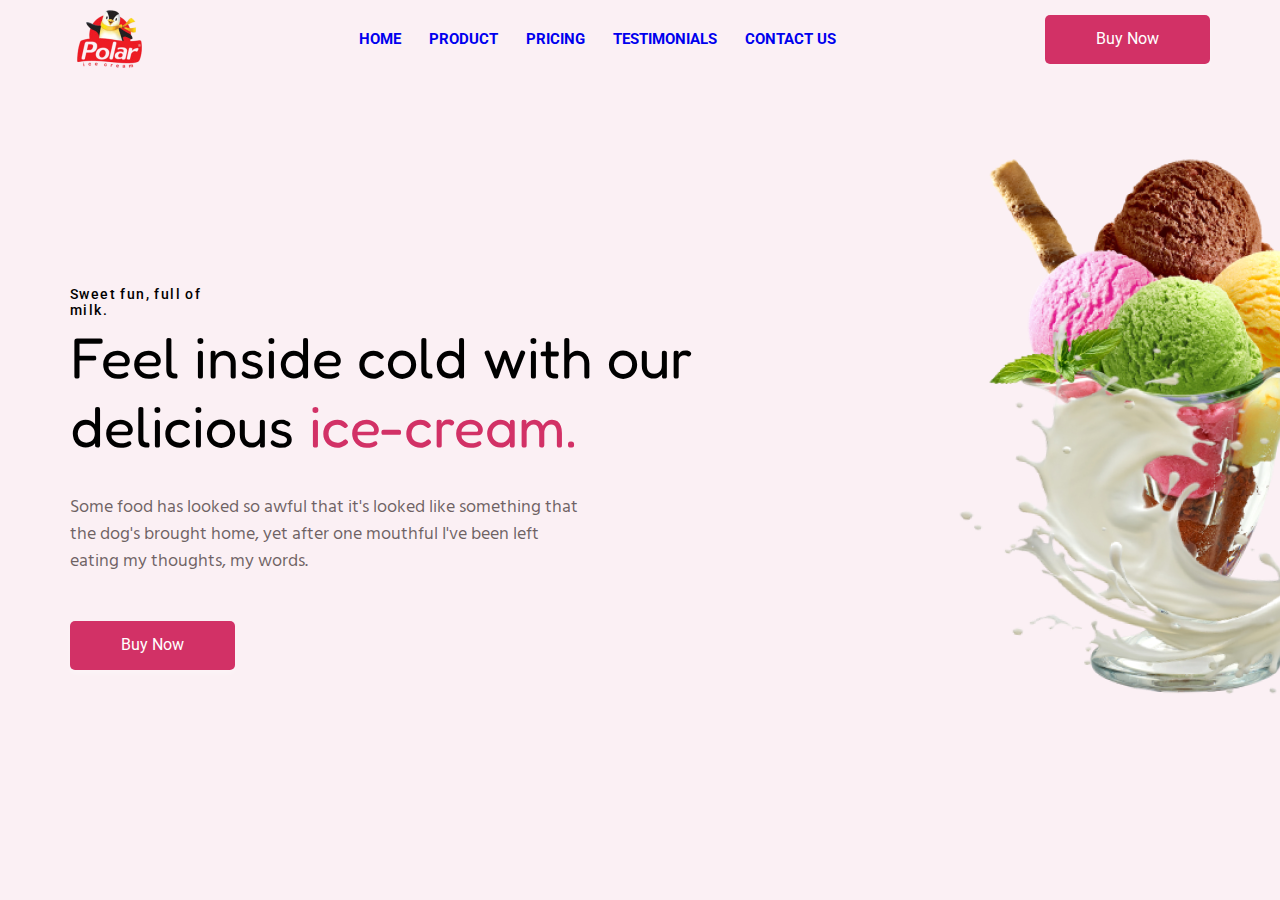
==== index.html @ 74f5603c "сделал почти" ====
<!DOCTYPE html>
<html lang="en">

<head>
    <meta charset="UTF-8">
    <meta http-equiv="X-UA-Compatible" content="IE=edge">
    <meta name="viewport" content="width=, initial-scale=1.0">
    <link rel="preconnect" href="https://fonts.googleapis.com">
    <link rel="preconnect" href="https://fonts.gstatic.com" crossorigin>
    <link href="https://fonts.googleapis.com/css2?family=Fredoka+One&display=swap" rel="stylesheet">
    <link rel="preconnect" href="https://fonts.googleapis.com">
    <link rel="preconnect" href="https://fonts.gstatic.com" crossorigin>
    <link href="https://fonts.googleapis.com/css2?family=Hind+Madurai:wght@400;700&display=swap" rel="stylesheet">
    <link rel="preconnect" href="https://fonts.googleapis.com">
    <link rel="preconnect" href="https://fonts.gstatic.com" crossorigin>
    <link href="https://fonts.googleapis.com/css2?family=Roboto:wght@400;700&display=swap" rel="stylesheet">
    <link rel="stylesheet" href="css/normalize.css">
    <link rel="stylesheet" href="css/style.css">
    <title>ice cream</title>
</head>

<body>
    <div class="wrapper">
        <section class="hero">
            <div class="container">
                <header class="header">
                    <a href="#!" class="logo">
                        <img src="img/images-removebg-preview 1.png" alt="logo" class="logo__pic">
                    </a>
                    <nav class="nav">
                        <ul class="nav__list">
                            <li class="nav__item">
                                <a href="#!" class="nav__link">Home</a>
                            </li>
                            <li class="nav__item">
                                <a href="#!" class="nav__link">Product</a>
                            </li>
                            <li class="nav__item">
                                <a href="#!" class="nav__link">Pricing</a>
                            </li>
                            <li class="nav__item">
                                <a href="#!" class="nav__link">Testimonials</a>
                            </li>
                            <li class="nav__item">
                                <a href="#!" class="nav__link">Contact Us</a>
                            </li>
                        </ul>
                    </nav>
                    <button class="btn">Buy Now</button>
                </header>
                <div class="hero__content">
                    <div class="hero__info">
                        <div class="hero__headline">Sweet fun, full of milk.</div>
                        <h1 class="title">Feel inside cold with our delicious <span
                                class="title__element">ice-cream.</span></h1>
                        <div class="hero__desc">Some food has looked so awful that it's looked like something that <br>
                            the dog's brought home, yet after one mouthful I've been left <br>
                            eating my thoughts, my words.
                        </div>
                    </div>
                    <button class="btn">Buy Now</button>
                    <img src="img/eep88j2SDJ-removebg-preview 1.png" alt="ice cream" class="hero__img-cream">
                    <img src="img/UaNIa1ewNn-removebg-preview 1.png" alt="ice cream" class="hero__img-milk">
                </div>
            </div>
        </section>

    </div>
</body>

</html>
---- css/style.css ----
* {
    box-sizing: border-box;
}

html,
body {
    height: 100%;
}

body {
    font-family: 'Roboto';
    font-style: normal;
}

.wrapper {
    min-height: 100%;
}

.hero {
    background-color: rgba(242, 206, 218, 0.3);
    height: 100vh;
}

ul {
    margin: 0;
    padding: 0;
}

ul>li {
    list-style: none;
}

a {
    text-decoration: none;
    text-transform: uppercase;
}

h1,
h1,
h3,
h4,
h5,
h6 {
    margin: 0;
}

img {
    max-width: 100%;
}

.container {
    max-width: 1140px;
    margin: 0 auto;
}

.header {
    display: flex;
    align-items: center;
    justify-content: space-between;
    margin-bottom: 207px;
}

.logo {
    width: 79px;
    height: 79px;
}

.nav__list {
    display: flex;
}

.nav__item {
    margin-right: 28px;
}

.nav__item:last-child {
    margin-right: 0;
}

.nav__link {
    font-family: 'Roboto';
    font-style: normal;
    font-weight: 700;
    font-size: 15px;
    line-height: 18px;
}

.nav__link:first-child {
    /*color: #D23166;*/
}

.btn {
    color: white;
    background-color: #D23166;
    border: 0px solid #000000;
    box-shadow: 0px 4px 4px rgba(255, 255, 255, 0.25);
    border-radius: 5px;
    height: 49px;
    width: 165px;
    padding: 15px 36px;
}

.hero__content {}

.hero__info {}

.hero__headline {
    font-family: 'Roboto';
    width: 172px;
    height: 16px;
    left: 254px;
    top: 285px;
    font-weight: 500;
    font-size: 14px;
    line-height: 16px;
    letter-spacing: 0.1em;
    margin-bottom: 21px;
}

.title {
    font-family: 'Fredoka One';
    font-style: normal;
    width: 665px;
    height: 130px;
    left: 254px;
    top: 307px;
    font-weight: 400;
    font-size: 57.33px;
    line-height: 120.5%;
    margin-bottom: 40px;
}

.title__element {
    color: #D23166;
}

.hero__desc {
    margin-bottom: 50px;
    width: 523px;
    height: 78px;
    left: 254px;
    top: 472px;
    font-weight: 400;
    font-size: 18px;
    line-height: 150%;
    color: rgba(15, 1, 1, 0.6);
    font-family: 'Hind Madurai';
}

.btn {}

.hero__img-cream {
    position: absolute;
    width: 597px;
    height: 597px;
    left: 889px;
    top: 126px;
}

.hero__img-milk {
    position: absolute;
    width: 851.86px;
    height: 548.1px;
    left: 785.8px;
    top: 251px;
    transform: rotate(4.79deg);
}
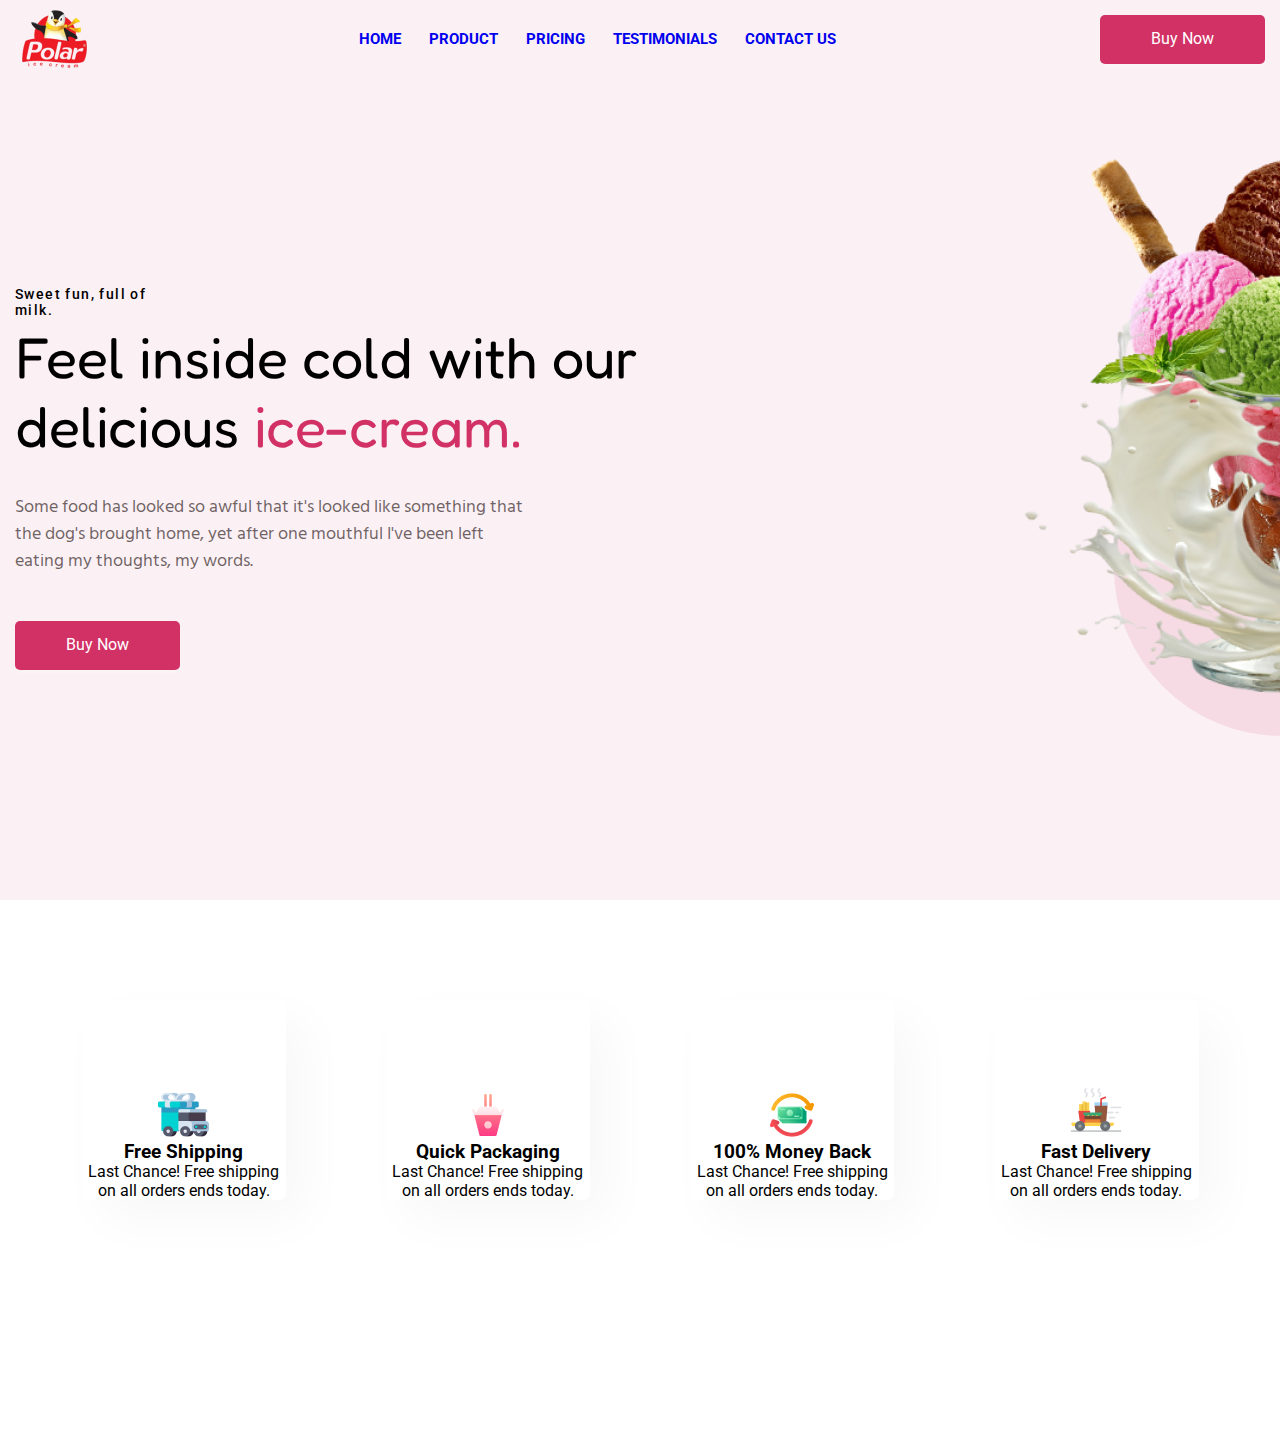
==== commit 51dfba43: "сделал 2 часть" ====
--- a/index.html
+++ b/index.html
@@ -7,13 +7,9 @@
     <meta name="viewport" content="width=, initial-scale=1.0">
     <link rel="preconnect" href="https://fonts.googleapis.com">
     <link rel="preconnect" href="https://fonts.gstatic.com" crossorigin>
-    <link href="https://fonts.googleapis.com/css2?family=Fredoka+One&display=swap" rel="stylesheet">
-    <link rel="preconnect" href="https://fonts.googleapis.com">
-    <link rel="preconnect" href="https://fonts.gstatic.com" crossorigin>
-    <link href="https://fonts.googleapis.com/css2?family=Hind+Madurai:wght@400;700&display=swap" rel="stylesheet">
-    <link rel="preconnect" href="https://fonts.googleapis.com">
-    <link rel="preconnect" href="https://fonts.gstatic.com" crossorigin>
-    <link href="https://fonts.googleapis.com/css2?family=Roboto:wght@400;700&display=swap" rel="stylesheet">
+    <link
+        href="https://fonts.googleapis.com/css2?family=Fredoka+One&family=Hind+Madurai:wght@400;600;700&family=Roboto:wght@400;700&display=swap"
+        rel="stylesheet">
     <link rel="stylesheet" href="css/normalize.css">
     <link rel="stylesheet" href="css/style.css">
     <title>ice cream</title>
@@ -57,14 +53,63 @@
                             the dog's brought home, yet after one mouthful I've been left <br>
                             eating my thoughts, my words.
                         </div>
+                        <button class="btn">Buy Now</button>
                     </div>
-                    <button class="btn">Buy Now</button>
-                    <img src="img/eep88j2SDJ-removebg-preview 1.png" alt="ice cream" class="hero__img-cream">
-                    <img src="img/UaNIa1ewNn-removebg-preview 1.png" alt="ice cream" class="hero__img-milk">
+                    <div class="hero_img-content">
+                        <div class="around">
+                        </div>
+                        <img src="img/eep88j2SDJ-removebg-preview 1.png" alt="ice cream" class="hero__img-cream">
+                        <img src="img/UaNIa1ewNn-removebg-preview 1.png" alt="ice cream" class="hero__img-milk">
+                    </div>
                 </div>
             </div>
         </section>
-
+        <section class="offers">
+            <div class="container container2">
+                <ul class="offers__list">
+                    <li class="offers__item">
+                        <div class="offers__img-wrap">
+                            <img src="img/Group (1).png" alt="" class="food__img">
+                        </div>
+                        <h3 class="offers__dish-title">Free Shipping</h3>
+                        <div class="offers__dish-desc">
+                            Last Chance! Free shipping on all
+                            orders ends today.
+                        </div>
+                    </li>
+                    <li class="offers__item">
+                        <div class="offers__img-wrap">
+                            <img src="img/Group (2).png" alt="" class="food__img">
+                        </div>
+                        <h3 class="offers__dish-title">Quick Packaging</h3>
+                        <div class="offers__dish-desc">
+                            Last Chance! Free shipping on all
+                            orders ends today.
+                        </div>
+                    </li>
+                    <li class="offers__item">
+                        <div class="offers__img-wrap">
+                            <img src="img/cash-back 1.png" alt="" class="food__img">
+                        </div>
+                        <h3 class="offers__dish-title">100% Money Back</h3>
+                        <div class="offers__dish-desc">
+                            Last Chance! Free shipping on all
+                            orders ends today.
+                        </div>
+                    </li>
+                    <li class="offers__item">
+                        <div class="offers__img-wrap">
+                            <img src="img/fast-delivery 1.png" alt="" class="food__img">
+                        </div>
+                        <h3 class="offers__dish-title">Fast Delivery</h3>
+                        <div class="offers__dish-desc">
+                            Last Chance! Free shipping on all
+                            orders ends today.
+                        </div>
+                    </li>
+                </ul>
+            </div>
+        </section>
     </div>
 </body>
 
--- a/css/style.css
+++ b/css/style.css
@@ -49,7 +49,7 @@
 }
 
 .container {
-    max-width: 1140px;
+    max-width: 1250px;
     margin: 0 auto;
 }
 
@@ -83,10 +83,6 @@
     font-weight: 700;
     font-size: 15px;
     line-height: 18px;
-}
-
-.nav__link:first-child {
-    /*color: #D23166;*/
 }
 
 .btn {
@@ -147,13 +143,22 @@
     font-family: 'Hind Madurai';
 }
 
-.btn {}
+
+.around {
+    width: 336px;
+    height: 336px;
+    background-color: rgba(242, 206, 218, 0.611);
+    border-radius: 50%;
+    position: absolute;
+    left: 1113.8px;
+    top: 400px;
+}
 
 .hero__img-cream {
     position: absolute;
     width: 597px;
     height: 597px;
-    left: 889px;
+    left: 990px;
     top: 126px;
 }
 
@@ -161,7 +166,56 @@
     position: absolute;
     width: 851.86px;
     height: 548.1px;
-    left: 785.8px;
+    left: 850.8px;
     top: 251px;
     transform: rotate(4.79deg);
+}
+
+.offers {
+    width: 1117px;
+    height: 430px;
+    margin: auto;
+}
+
+
+
+.offers__list {
+    display: flex;
+    margin-top: 100px;
+}
+
+
+.offers__item {
+    display: flex;
+    flex-direction: column;
+    justify-content: center;
+    width: 250px;
+    height: 200px;
+    left: 252px;
+    top: 962px;
+    box-shadow: 20px 20px 50px rgba(0, 0, 0, 0.03);
+    border-radius: 7px;
+    margin-right: 100px;
+}
+
+.offers__item:last-child {
+    margin-right: 0;
+}
+
+.offers__img-wrap {
+    margin: auto;
+    margin-bottom: 0;
+}
+
+.offers__dish-title {
+    margin: auto;
+    margin-bottom: 0;
+    margin-top: 0;
+}
+
+.offers__dish-desc {
+    margin: auto;
+    margin-bottom: 0;
+    margin-top: 0;
+    text-align: center;
 }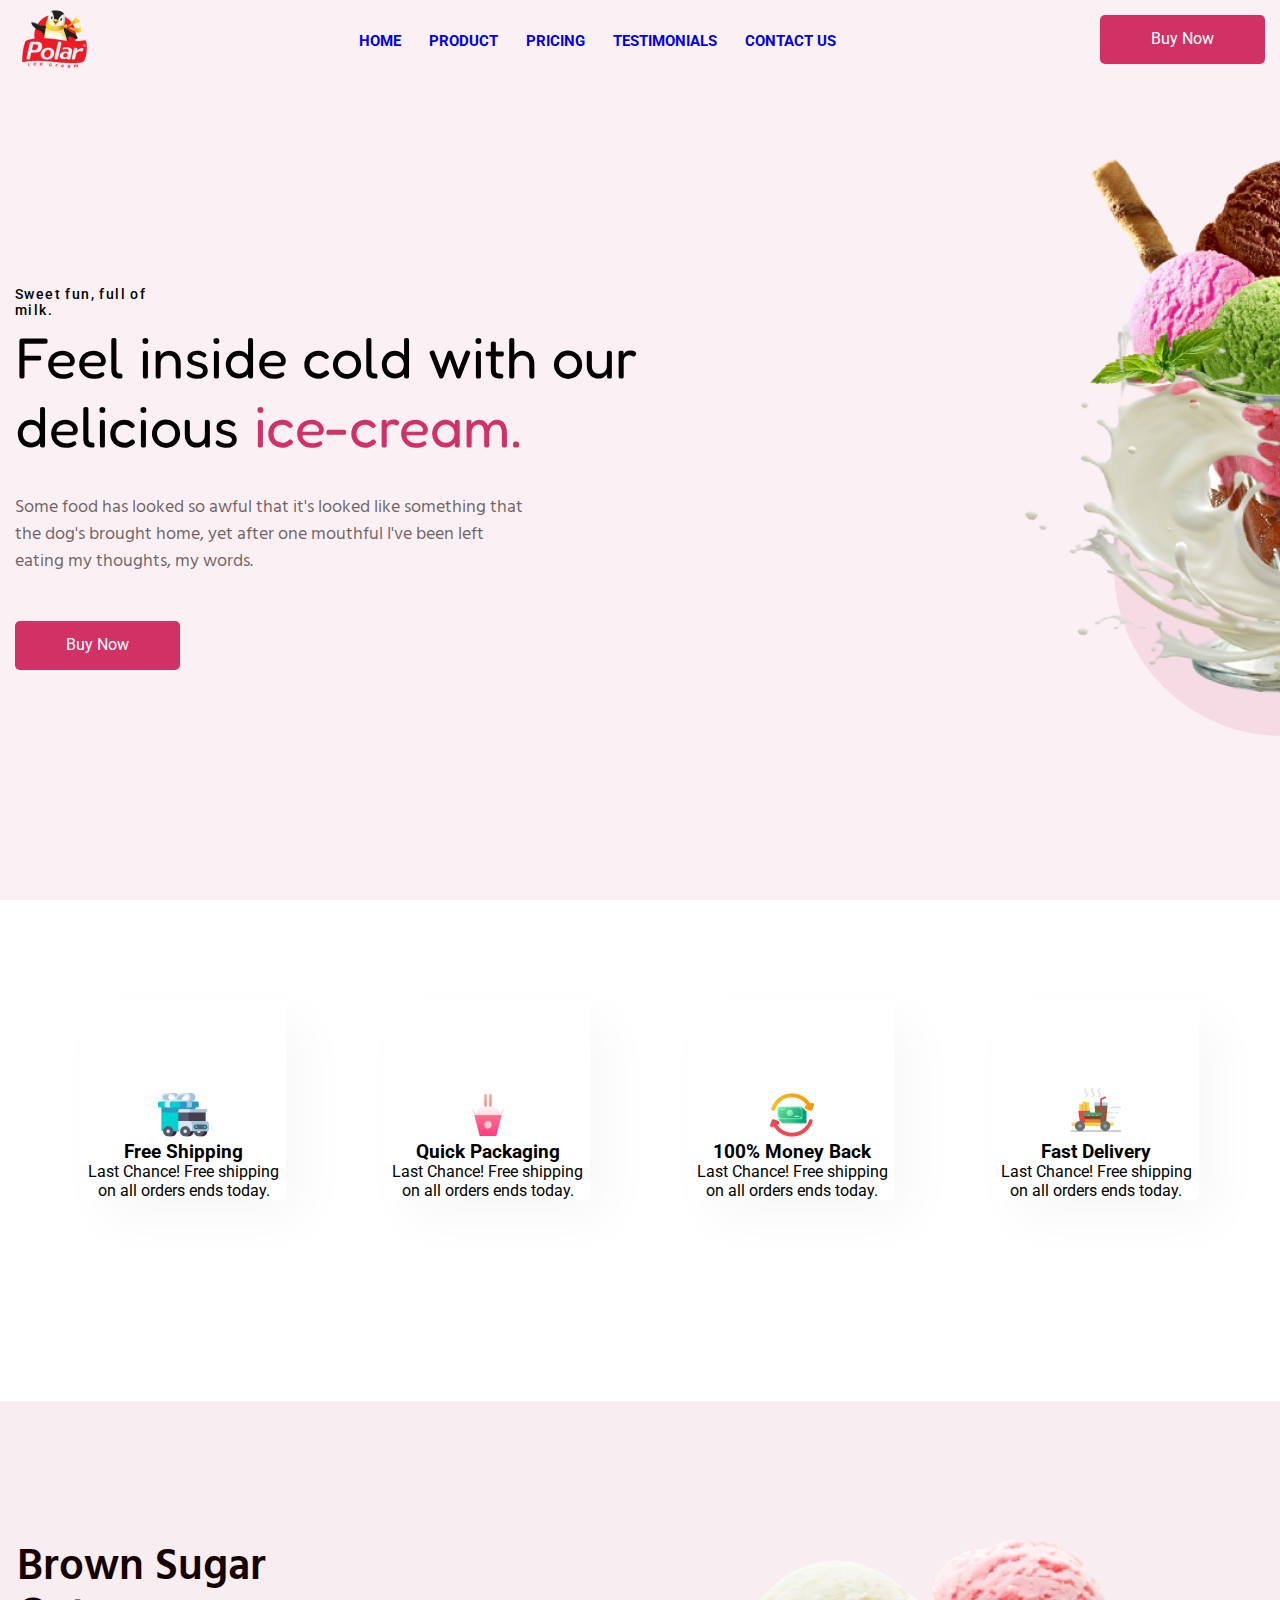
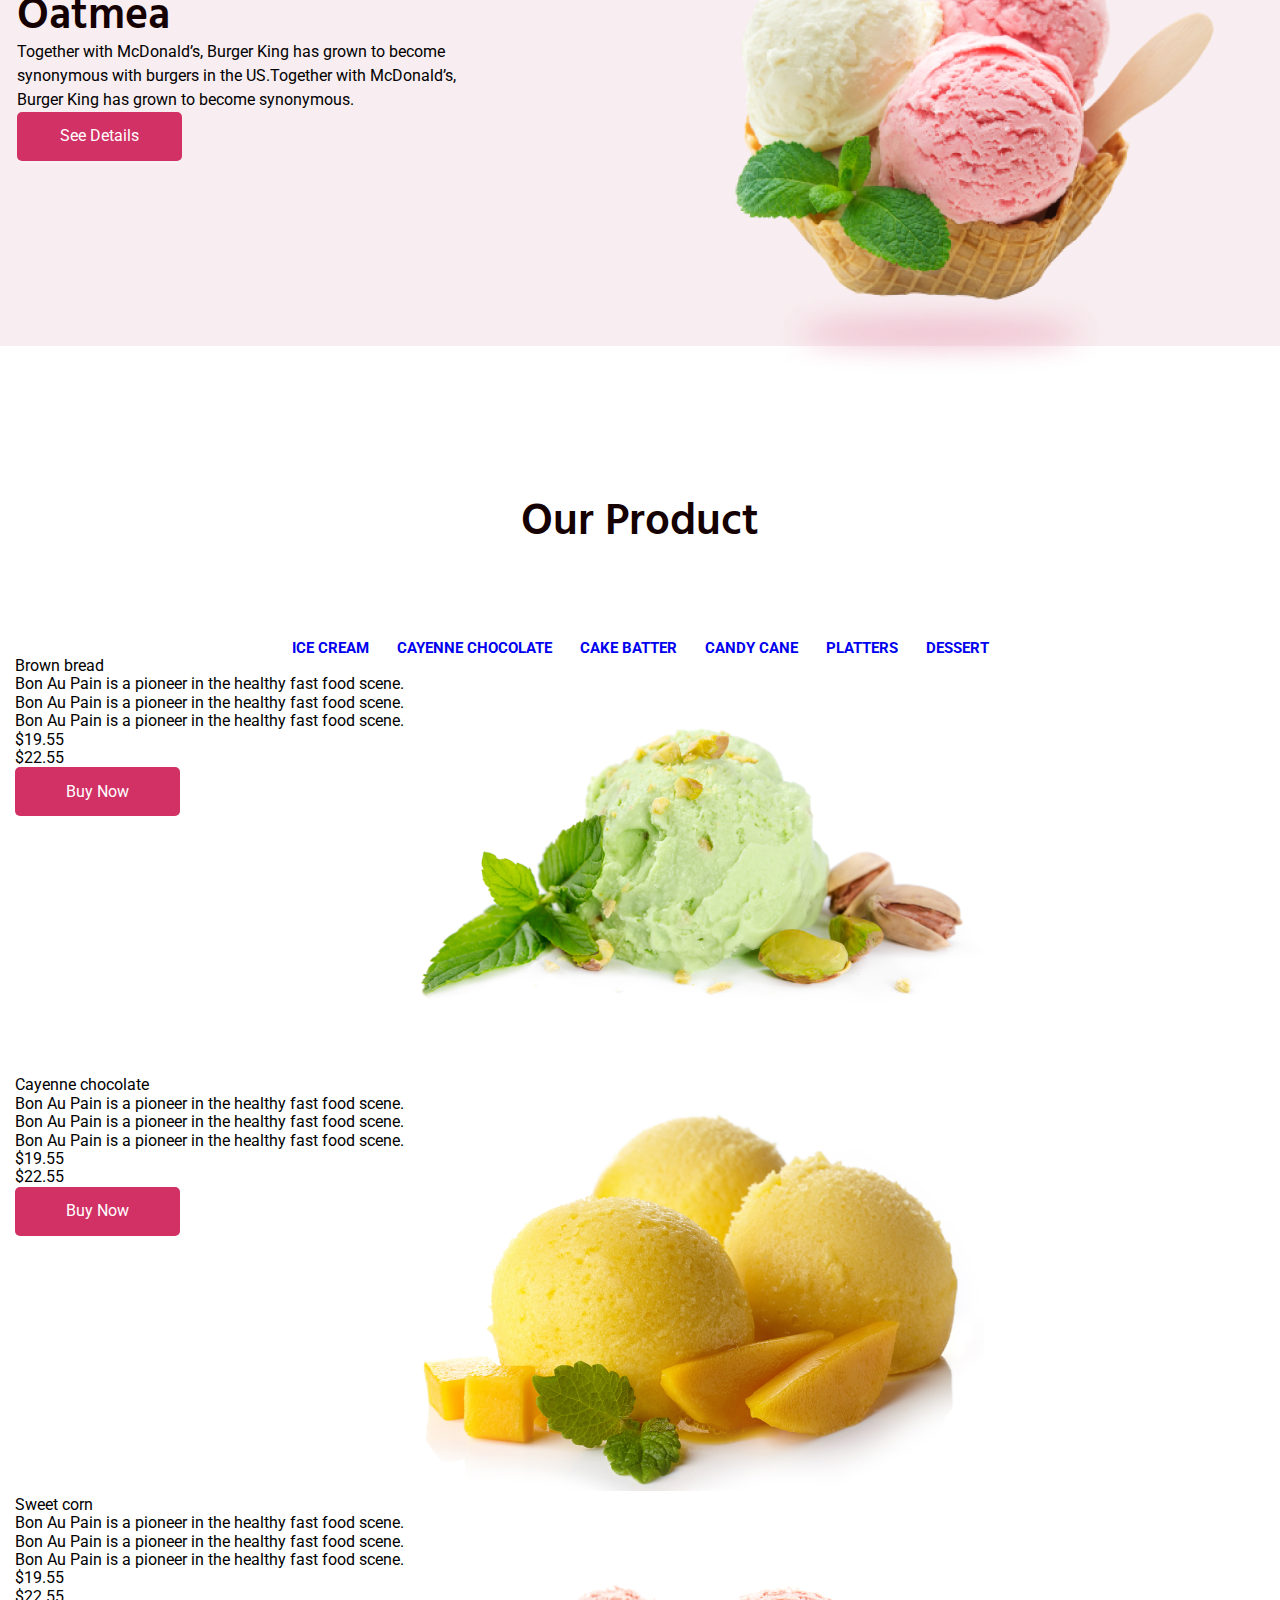
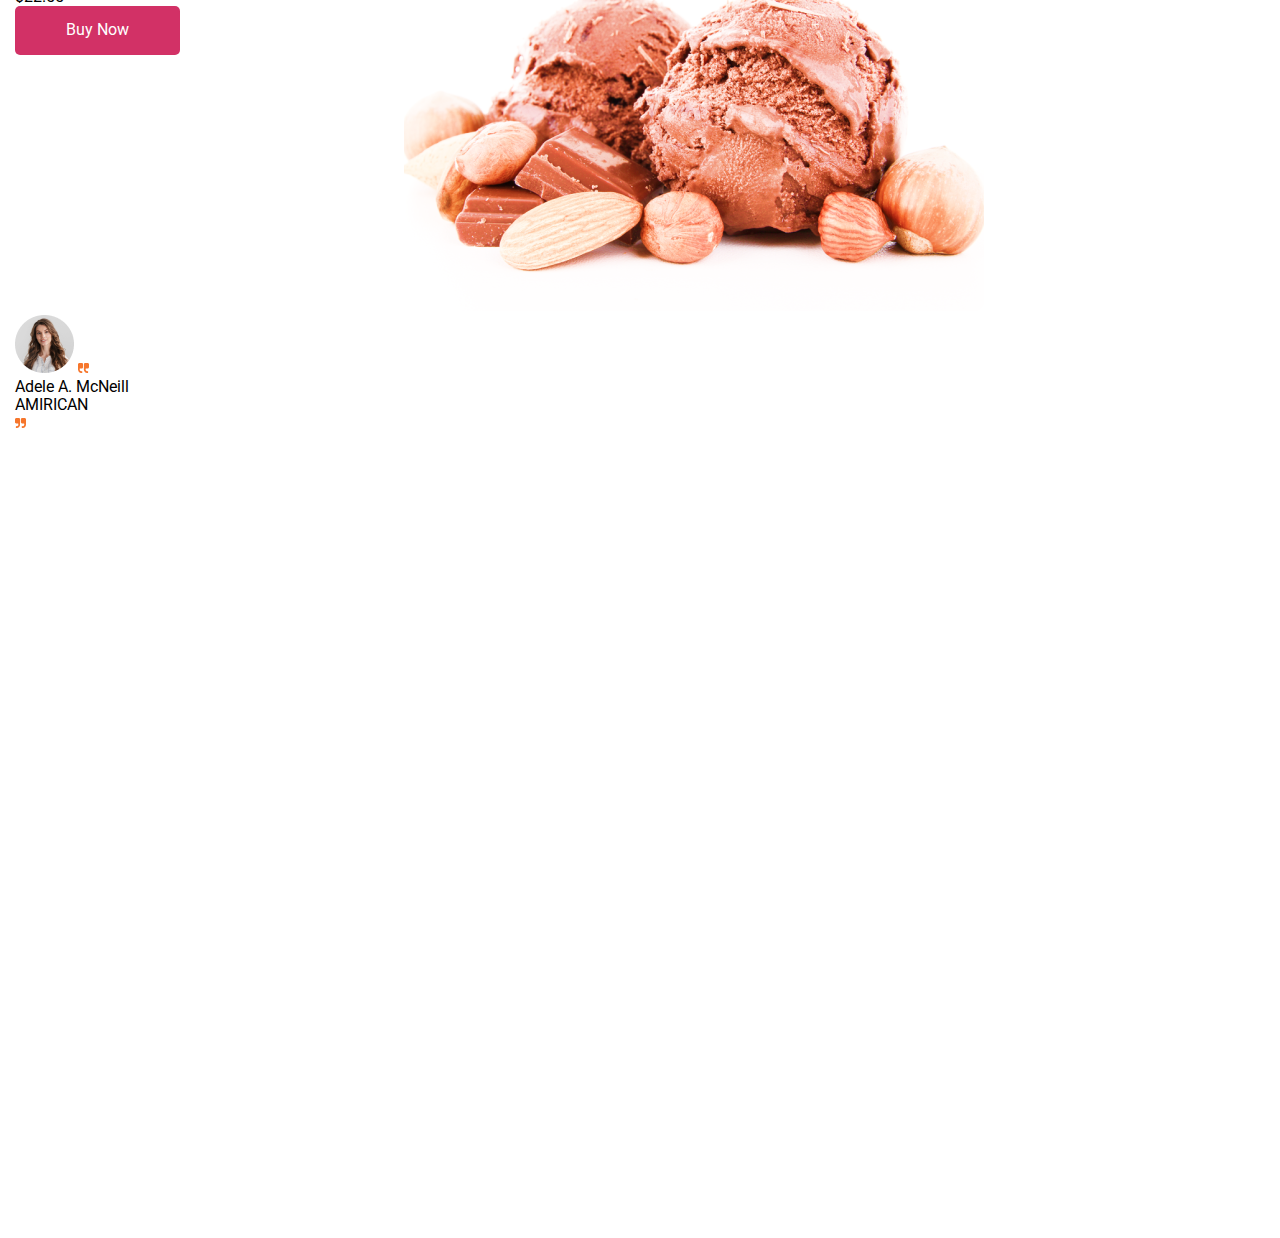
==== commit 42050262: "новая секция" ====
--- a/index.html
+++ b/index.html
@@ -110,6 +110,139 @@
                 </ul>
             </div>
         </section>
+        <section class="ice-cream2">
+            <div class="container">
+                <div class="ice__info">
+                    <div class="ice_text">
+                        <div class="ice_head-line">
+                            Brown Sugar <br>
+                            Oatmea
+                        </div>
+                        <div class="ice_desc">
+                            Together with McDonald’s, Burger King has grown to become <br>
+                            synonymous with burgers in the US.Together with McDonald’s, <br>
+                            Burger King has grown to become synonymous.
+                        </div>
+                        <button class="btn">See Details</button>
+                    </div>
+                    <div class="ice_img">
+                        <img src="img/Group 82.png" alt="ice-cream" class="ice_img-cream">
+                    </div>
+                </div>
+            </div>
+        </section>
+        <section class="market__ice-cream">
+            <div class="container">
+                <h1 class="market__header">
+                    Our Product
+                </h1>
+                <div class="market">
+                    <nav class="nav">
+                        <ul class="nav__list market__list">
+                            <li class="nav__item">
+                                <a href="#!" class="nav__link">ICE CREAM</a>
+                            </li>
+                            <li class="nav__item">
+                                <a href="#!" class="nav__link">CAYENNE CHOCOLATE</a>
+                            </li>
+                            <li class="nav__item">
+                                <a href="#!" class="nav__link">CAKE BATTER</a>
+                            </li>
+                            <li class="nav__item">
+                                <a href="#!" class="nav__link">CANDY CANE</a>
+                            </li>
+                            <li class="nav__item">
+                                <a href="#!" class="nav__link">PLATTERS</a>
+                            </li>
+                            <li class="nav__item">
+                                <a href="#!" class="nav__link">DESSERT</a>
+                            </li>
+                        </ul>
+                    </nav>
+                    <div class="market__info">
+                        <div class="market__info-1">
+                            <div class="market__flex">
+                                <div class="market__headline">
+                                    Brown bread
+                                </div>
+                                <div class="market__desc">
+                                    Bon Au Pain is a pioneer in the healthy fast food scene. <br>
+                                    Bon Au Pain is a pioneer in the healthy fast food scene. <br>
+                                    Bon Au Pain is a pioneer in the healthy fast food scene.
+                                </div>
+                                <div class="market__price">
+                                    $19.55
+                                </div>
+                                <div class="market__price-delete">
+                                    $22.55
+                                </div>
+                                <button class="btn">Buy Now</button>
+                            </div>
+                            <div class="market__img">
+                                <img src="img/Rectangle 74.png" alt="ice-cream" class="market__ice-img">
+                            </div>
+                        </div>
+                        <div class="market__info-1">
+                            <div class="market__flex">
+                                <div class="market__headline">
+                                    Cayenne chocolate
+                                </div>
+                                <div class="market__desc">
+                                    Bon Au Pain is a pioneer in the healthy fast food scene. <br>
+                                    Bon Au Pain is a pioneer in the healthy fast food scene. <br>
+                                    Bon Au Pain is a pioneer in the healthy fast food scene.
+                                </div>
+                                <div class="market__price">
+                                    $19.55
+                                </div>
+                                <div class="market__price-delete">
+                                    $22.55
+                                </div>
+                                <button class="btn">Buy Now</button>
+                            </div>
+                            <div class="market__img">
+                                <img src="img/Rectangle 78.png" alt="ice-cream" class="market__ice-img">
+                            </div>
+                        </div>
+                        <div class="market__info-1">
+                            <div class="market__flex">
+                                <div class="market__headline">
+                                    Sweet corn
+                                </div>
+                                <div class="market__desc">
+                                    Bon Au Pain is a pioneer in the healthy fast food scene. <br>
+                                    Bon Au Pain is a pioneer in the healthy fast food scene. <br>
+                                    Bon Au Pain is a pioneer in the healthy fast food scene.
+                                </div>
+                                <div class="market__price">
+                                    $19.55
+                                </div>
+                                <div class="market__price-delete">
+                                    $22.55
+                                </div>
+                                <button class="btn">Buy Now</button>
+                            </div>
+                            <div class="market__img">
+                                <img src="img/Rectangle 79.png" alt="ice-cream" class="market__ice-img">
+                            </div>
+                        </div>
+                        <div class="market__info-1">
+                            <div class="market__reviews">
+                                <img src="img/Group 114.png" alt="woman" class="market__avatar">
+                                <img src="img/Group (4).png" alt="скобка" class="market__bracket">
+                                <div class="market__nickname">
+                                    Adele A. McNeill
+                                </div>
+                                <div class="market__job-title">
+                                    AMIRICAN
+                                </div>
+                                <img src="img/Group (5).png" alt="bracket" class="market__bracket2">
+                            </div>
+                        </div>
+                    </div>
+                </div>
+            </div>
+        </section>
     </div>
 </body>
 
--- a/css/style.css
+++ b/css/style.css
@@ -173,7 +173,7 @@
 
 .offers {
     width: 1117px;
-    height: 430px;
+    height: 401px;
     margin: auto;
 }
 
@@ -218,4 +218,126 @@
     margin-bottom: 0;
     margin-top: 0;
     text-align: center;
-}+}
+
+.ice-cream2 {
+    height: 545px;
+    background-color: rgb(248, 237, 240);
+}
+
+.container {}
+
+.ice__info {
+    display: flex;
+    justify-content: center;
+}
+
+.ice_text {
+    width: 442px;
+    height: 256.71px;
+    left: 252px;
+    top: 1403.59px;
+    padding-top: 141px;
+    margin-right: 150px;
+}
+
+.ice_head-line {
+    font-family: 'Hind Madurai';
+    font-style: normal;
+    font-weight: 600;
+    font-size: 44.2px;
+    line-height: 49px;
+    color: #150101;
+}
+
+.ice_desc {
+    font-family: 'Roboto';
+    font-style: normal;
+    font-weight: 400;
+    font-size: 16px;
+    line-height: 24px;
+}
+
+.btn {}
+
+
+.ice_img {
+
+    width: 655px;
+    height: 656.8px;
+}
+
+.ice_img-cream {}
+
+.market__ice-cream {
+    height: 2347px;
+}
+
+.container {}
+
+.market__header {
+    display: flex;
+    justify-content: center;
+    margin-top: 145px;
+    font-family: 'Hind Madurai';
+    font-style: normal;
+    font-weight: 600;
+    font-size: 44.2px;
+    line-height: 61px;
+    color: #150101;
+}
+
+.market {}
+
+.nav {}
+
+.nav__list {
+    justify-content: center;
+    font-family: 'Roboto';
+    font-style: normal;
+    font-weight: 500;
+    font-size: 18px;
+    line-height: 21px;
+}
+
+.market__list {
+    margin-top: 84px;
+}
+
+.nav__item {}
+
+.nav__link {}
+
+.market__info {}
+
+.market__flex {}
+
+.market__info-1 {
+    display: flex;
+}
+
+.market__headline {}
+
+.market__desc {}
+
+.market__price {}
+
+.market__price-delete {}
+
+.btn {}
+
+.market__img {}
+
+.market__ice-img {}
+
+.market__reviews {}
+
+.market__avatar {}
+
+.market__bracket {}
+
+.market__nickname {}
+
+.market__job-title {}
+
+.market__bracket2 {}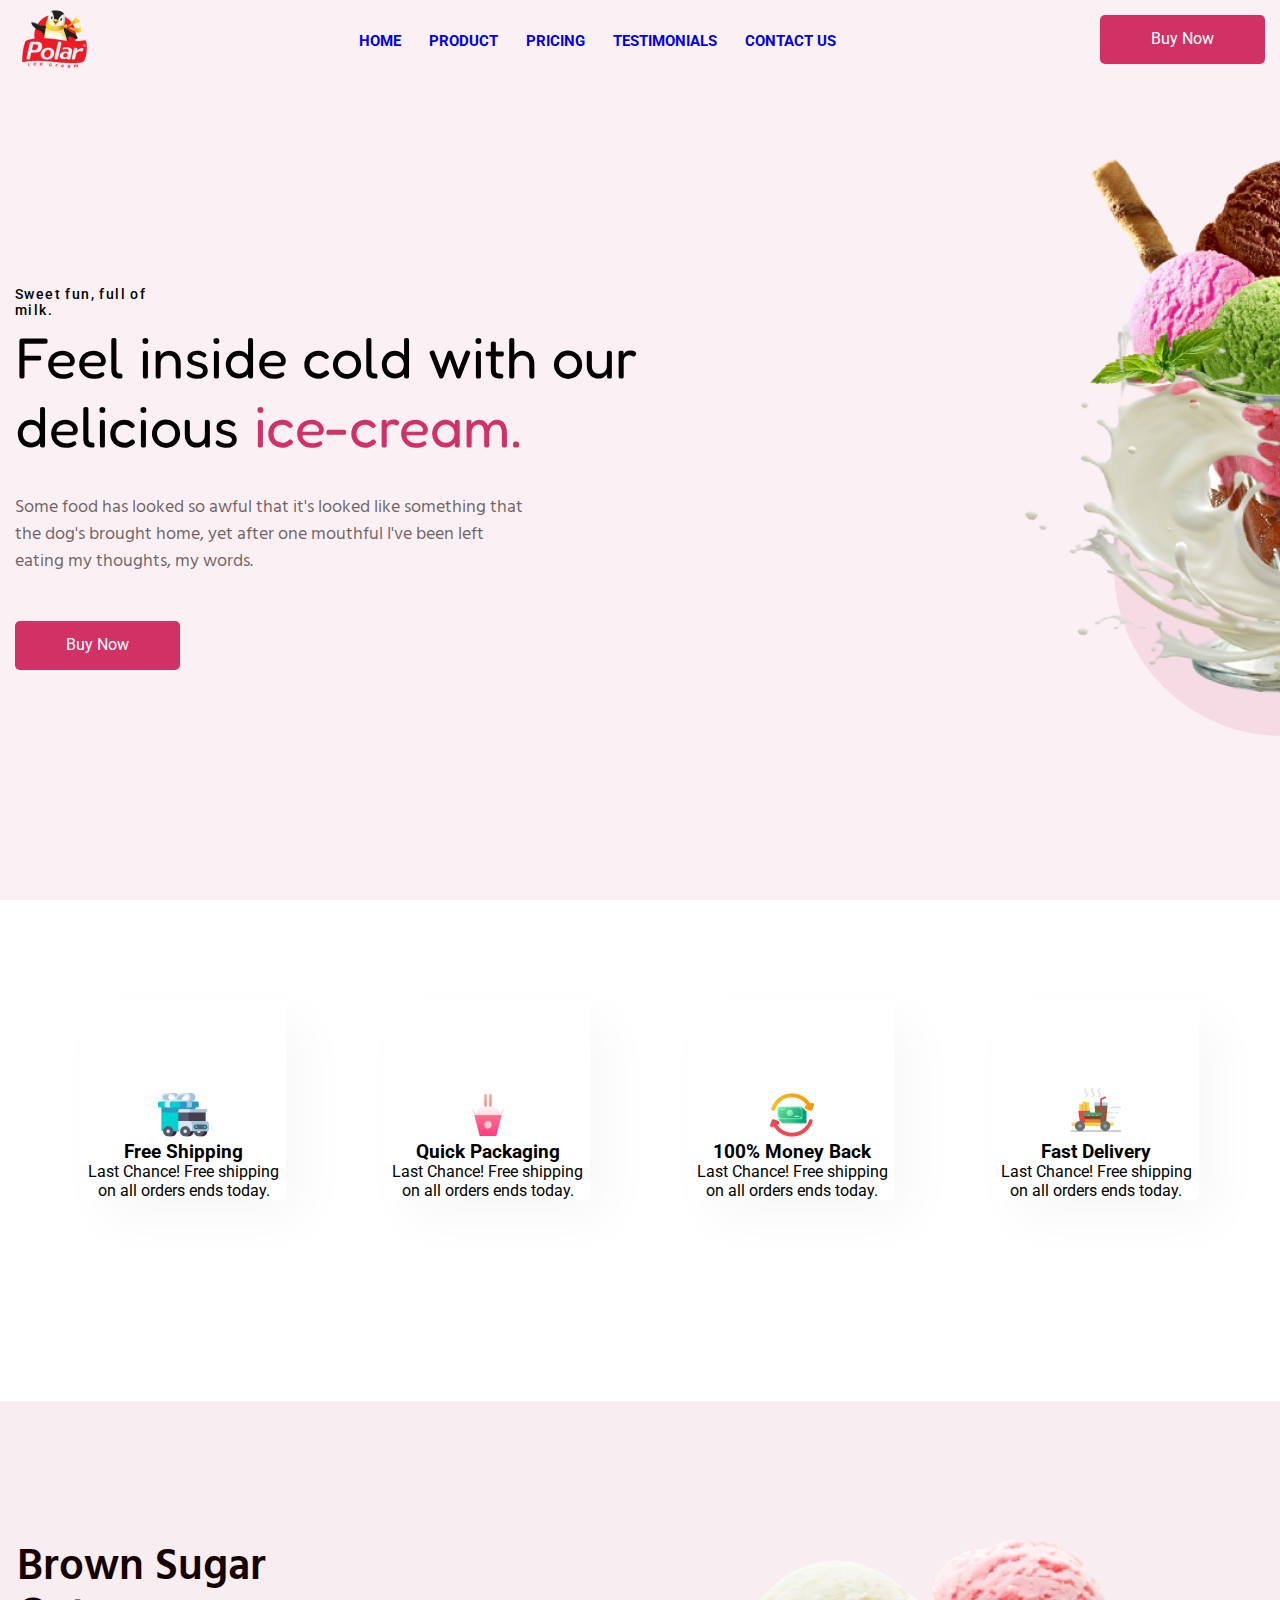
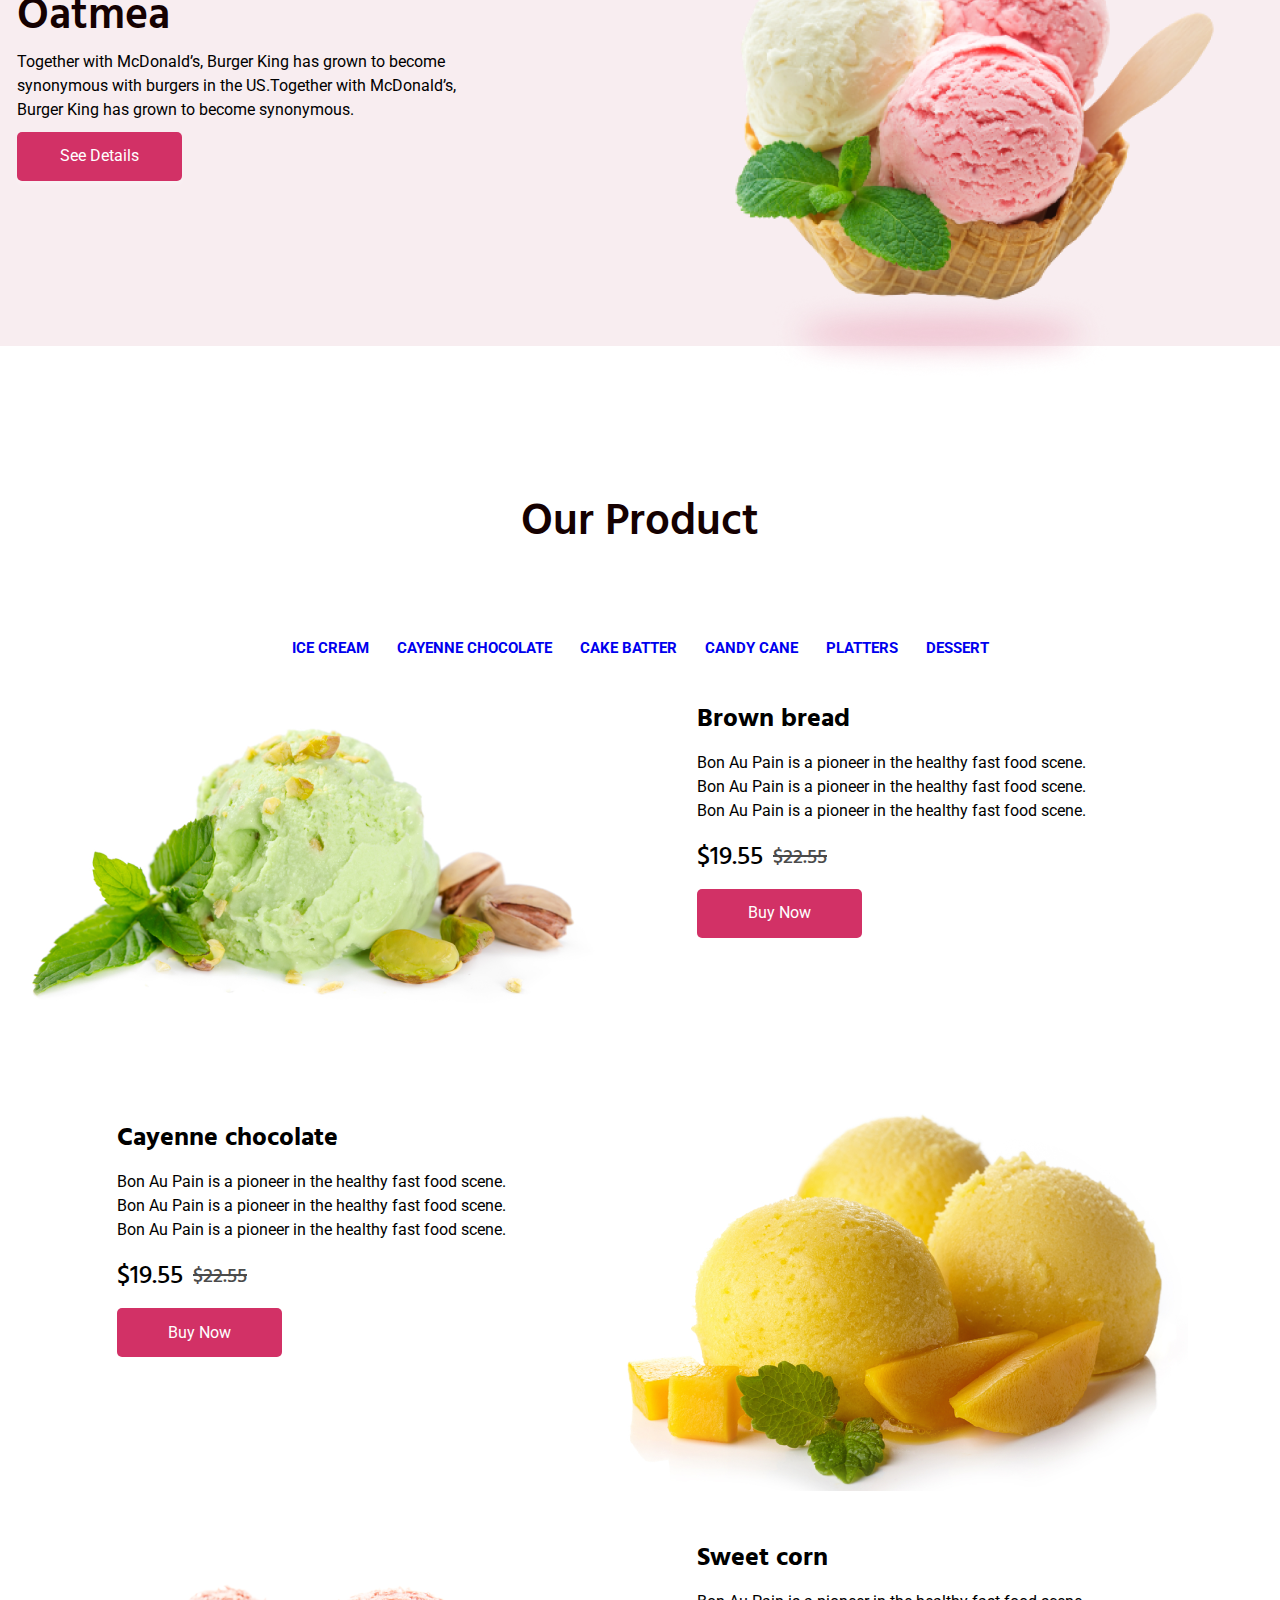
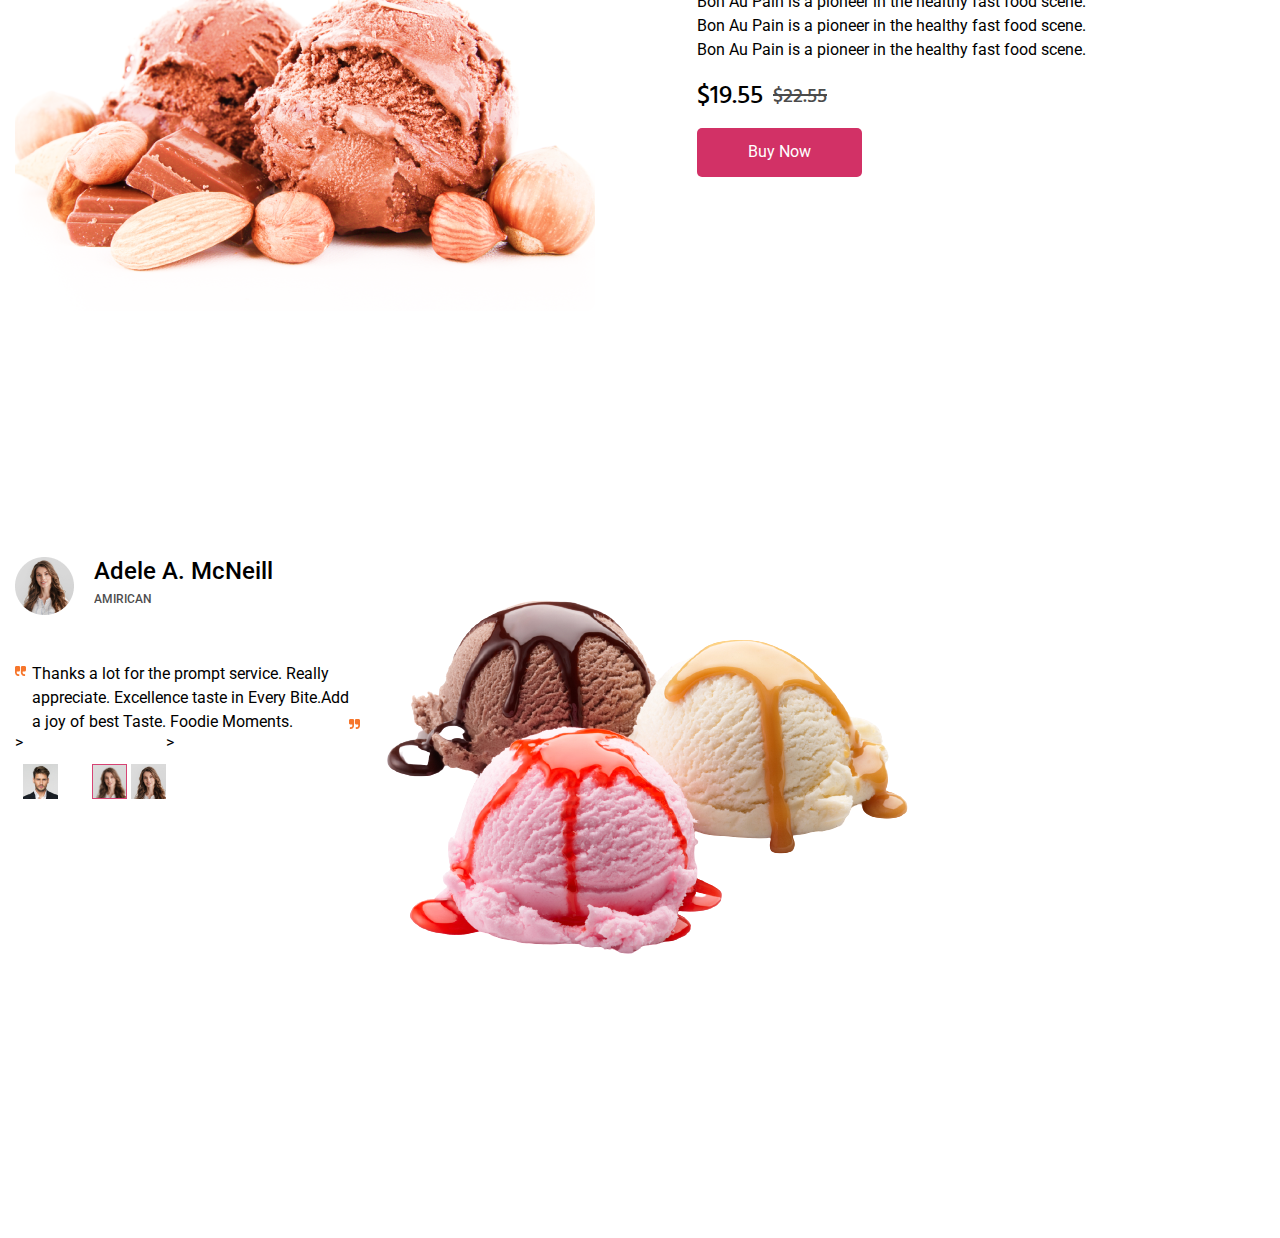
==== commit 9299f73d: "почти все сделал" ====
--- a/index.html
+++ b/index.html
@@ -162,87 +162,134 @@
                     <div class="market__info">
                         <div class="market__info-1">
                             <div class="market__flex">
-                                <div class="market__headline">
-                                    Brown bread
-                                </div>
-                                <div class="market__desc">
-                                    Bon Au Pain is a pioneer in the healthy fast food scene. <br>
-                                    Bon Au Pain is a pioneer in the healthy fast food scene. <br>
-                                    Bon Au Pain is a pioneer in the healthy fast food scene.
-                                </div>
-                                <div class="market__price">
-                                    $19.55
-                                </div>
-                                <div class="market__price-delete">
-                                    $22.55
-                                </div>
-                                <button class="btn">Buy Now</button>
-                            </div>
-                            <div class="market__img">
-                                <img src="img/Rectangle 74.png" alt="ice-cream" class="market__ice-img">
+                                <div class="market__img">
+                                    <img src="img/Rectangle 74.png" alt="ice-cream" class="market__ice-img">
+                                </div>
+                                <div class="mrk">
+                                    <div class="market__headline">
+                                        Brown bread
+                                    </div>
+                                    <div class="market__desc">
+                                        Bon Au Pain is a pioneer in the healthy fast food scene. <br>
+                                        Bon Au Pain is a pioneer in the healthy fast food scene. <br>
+                                        Bon Au Pain is a pioneer in the healthy fast food scene.
+                                    </div>
+                                    <div class="mrk-price">
+                                        <div class="market__price">
+                                            $19.55
+                                        </div>
+                                        <div class="market__price-delete">
+                                            $22.55
+                                        </div>
+                                    </div>
+                                    <button class="btn">Buy Now</button>
+                                </div>
                             </div>
                         </div>
                         <div class="market__info-1">
                             <div class="market__flex">
-                                <div class="market__headline">
-                                    Cayenne chocolate
-                                </div>
-                                <div class="market__desc">
-                                    Bon Au Pain is a pioneer in the healthy fast food scene. <br>
-                                    Bon Au Pain is a pioneer in the healthy fast food scene. <br>
-                                    Bon Au Pain is a pioneer in the healthy fast food scene.
-                                </div>
-                                <div class="market__price">
-                                    $19.55
-                                </div>
-                                <div class="market__price-delete">
-                                    $22.55
-                                </div>
-                                <button class="btn">Buy Now</button>
-                            </div>
-                            <div class="market__img">
-                                <img src="img/Rectangle 78.png" alt="ice-cream" class="market__ice-img">
+                                <div class="mrk">
+                                    <div class="market__headline">
+                                        Cayenne chocolate
+                                    </div>
+                                    <div class="market__desc">
+                                        Bon Au Pain is a pioneer in the healthy fast food scene. <br>
+                                        Bon Au Pain is a pioneer in the healthy fast food scene. <br>
+                                        Bon Au Pain is a pioneer in the healthy fast food scene.
+                                    </div>
+                                    <div class="mrk-price">
+                                        <div class="market__price">
+                                            $19.55
+                                        </div>
+                                        <div class="market__price-delete">
+                                            $22.55
+                                        </div>
+                                    </div>
+                                    <button class="btn">Buy Now</button>
+                                </div>
+                                <div class="market__img">
+                                    <img src="img/Rectangle 78.png" alt="ice-cream" class="market__ice-img">
+                                </div>
                             </div>
                         </div>
                         <div class="market__info-1">
                             <div class="market__flex">
-                                <div class="market__headline">
-                                    Sweet corn
-                                </div>
-                                <div class="market__desc">
-                                    Bon Au Pain is a pioneer in the healthy fast food scene. <br>
-                                    Bon Au Pain is a pioneer in the healthy fast food scene. <br>
-                                    Bon Au Pain is a pioneer in the healthy fast food scene.
-                                </div>
-                                <div class="market__price">
-                                    $19.55
-                                </div>
-                                <div class="market__price-delete">
-                                    $22.55
-                                </div>
-                                <button class="btn">Buy Now</button>
-                            </div>
-                            <div class="market__img">
-                                <img src="img/Rectangle 79.png" alt="ice-cream" class="market__ice-img">
-                            </div>
-                        </div>
-                        <div class="market__info-1">
-                            <div class="market__reviews">
-                                <img src="img/Group 114.png" alt="woman" class="market__avatar">
-                                <img src="img/Group (4).png" alt="скобка" class="market__bracket">
-                                <div class="market__nickname">
-                                    Adele A. McNeill
-                                </div>
-                                <div class="market__job-title">
-                                    AMIRICAN
-                                </div>
-                                <img src="img/Group (5).png" alt="bracket" class="market__bracket2">
+                                <div class="market__img">
+                                    <img src="img/Rectangle 79.png" alt="ice-cream" class="market__ice-img">
+                                </div>
+                                <div class="mrk">
+                                    <div class="market__headline">
+                                        Sweet corn
+                                    </div>
+                                    <div class="market__desc">
+                                        Bon Au Pain is a pioneer in the healthy fast food scene. <br>
+                                        Bon Au Pain is a pioneer in the healthy fast food scene. <br>
+                                        Bon Au Pain is a pioneer in the healthy fast food scene.
+                                    </div>
+                                    <div class="mrk-price">
+                                        <div class="market__price">
+                                            $19.55
+                                        </div>
+                                        <div class="market__price-delete">
+                                            $22.55
+                                        </div>
+                                    </div>
+                                    <button class="btn">Buy Now</button>
+                                </div>
+                            </div>
+                        </div>
+
+                    </div>
+                    <div class="market__info-12">
+                        <div class="market__reviews">
+                            <div class="mrk-flex">
+                                <div class="mrk-job">
+                                    <img src="img/Group 114.png" alt="woman" class="market__avatar">
+                                    <div class="mrk-job2">
+                                        <div class="market__nickname">
+                                            Adele A. McNeill
+                                        </div>
+                                        <div class="market__job-title">
+                                            AMIRICAN
+                                        </div>
+                                    </div>
+                                </div>
+                                <div class="mrk__text">
+                                    <div class="bracket">
+                                        <img src="img/Group (4).png" alt="скобка" class="market__bracket">
+                                    </div>
+                                    <div class="market__desc">
+                                        Thanks a lot for the prompt service. Really <br>
+                                        appreciate. Excellence taste in Every Bite.Add <br>
+                                        a joy of best Taste. Foodie Moments.
+                                    </div>
+                                    <div class="bracket">
+                                        <img src="img/Group (5).png" alt="bracket" class="market__bracket2">
+                                    </div>
+                                </div>
+                                <div class="mrk-people">
+                                    <div class="mrk-btn">
+                                        >
+                                    </div>
+                                    <div class="people">
+                                        <img src="img/pCOsR8NMM5 1.png" alt="man" class="mrk-man">
+                                        <img src="img/W2pqg4SchC 1.png" alt="woman" class="mrk-woman">
+                                        <img src="img/W2pqg4SchC 1.png" alt="woman" class="mrk-woman2">
+                                    </div>
+                                    <div class="mrk-btn">
+                                        >
+                                    </div>
+                                </div>
+                            </div>
+                            <div class="ice-img-three">
+                                <img src="img/uLkF7xc5W6-removebg-preview 1 (1).png" alt="three">
                             </div>
                         </div>
                     </div>
                 </div>
             </div>
-        </section>
+    </div>
+    </section>
     </div>
 </body>
 
--- a/css/style.css
+++ b/css/style.css
@@ -248,6 +248,7 @@
     font-size: 44.2px;
     line-height: 49px;
     color: #150101;
+    margin-bottom: 10px;
 }
 
 .ice_desc {
@@ -256,6 +257,7 @@
     font-weight: 400;
     font-size: 16px;
     line-height: 24px;
+    margin-bottom: 10px;
 }
 
 .btn {}
@@ -310,34 +312,148 @@
 
 .market__info {}
 
-.market__flex {}
-
 .market__info-1 {
     display: flex;
 }
 
-.market__headline {}
+.market__flex {
+    display: flex;
+    justify-content: center;
+
+}
+
+.mrk {
+    margin-left: 102px;
+    margin-right: 102px;
+}
+
+.market__headline {
+    font-family: 'Hind Madurai';
+    font-style: normal;
+    font-weight: 700;
+    font-size: 26px;
+    line-height: 36px;
+    margin-top: 43px;
+    margin-bottom: 15px;
+
+}
+
+.market__desc {
+    font-family: 'Roboto';
+    font-style: normal;
+    font-weight: 400;
+    font-size: 16px;
+    line-height: 24px;
+}
+
+.mrk-price {
+    display: flex;
+    margin-top: 15px;
+    margin-bottom: 15px;
+}
+
+.market__price {
+    font-family: 'Hind Madurai';
+    font-style: normal;
+    font-weight: 500;
+    font-size: 26px;
+    line-height: 36px;
+}
+
+.market__price-delete {
+    font-family: 'Hind Madurai';
+    font-style: normal;
+    font-weight: 500;
+    font-size: 20px;
+    line-height: 28px;
+    text-decoration-line: line-through;
+    color: #000000;
+    opacity: 0.7;
+    margin-left: 10px;
+    margin-top: 5px;
+}
+
+.btn {}
+
+.market__img {}
+
+.market__ice-img {}
+
+.market__info-12 {
+    margin-top: 242px;
+}
+
+.market__reviews {
+    display: flex;
+}
+
+.mrk-job {
+    display: flex;
+    margin-bottom: 47px;
+}
+
+.market__avatar {
+    margin-right: 20px;
+}
+
+.market__nickname {
+    font-family: 'Roboto';
+    font-style: normal;
+    font-weight: 500;
+    font-size: 24px;
+    line-height: 28px;
+    color: #000000;
+    margin-bottom: 7px;
+}
+
+.market__job-title {
+    font-family: 'Roboto';
+    font-style: normal;
+    font-weight: 500;
+    font-size: 12px;
+    line-height: 14px;
+    color: #000000;
+    opacity: 0.7;
+}
+
+.mrk__text {
+    display: flex;
+}
+
+.market__bracket {
+    margin-right: 6px;
+}
 
 .market__desc {}
 
-.market__price {}
-
-.market__price-delete {}
-
-.btn {}
-
-.market__img {}
-
-.market__ice-img {}
-
-.market__reviews {}
-
-.market__avatar {}
-
-.market__bracket {}
-
-.market__nickname {}
-
-.market__job-title {}
-
-.market__bracket2 {}+.market__bracket2 {
+    margin-top: 57px;
+}
+
+.mrk-people {
+    display: flex;
+}
+
+.mrk-btn {}
+
+.people {}
+
+.mrk-man {
+    width: 35px;
+    height: 35px;
+    margin-right: 30px;
+}
+
+.mrk-woman {
+    width: 57.81px;
+    height: 57.81px;
+    margin-top: 30px;
+    border: 1px solid #D64374;
+}
+
+.mrk-woman {
+    width: 35px;
+    height: 35px;
+}
+
+.ice-img-three {}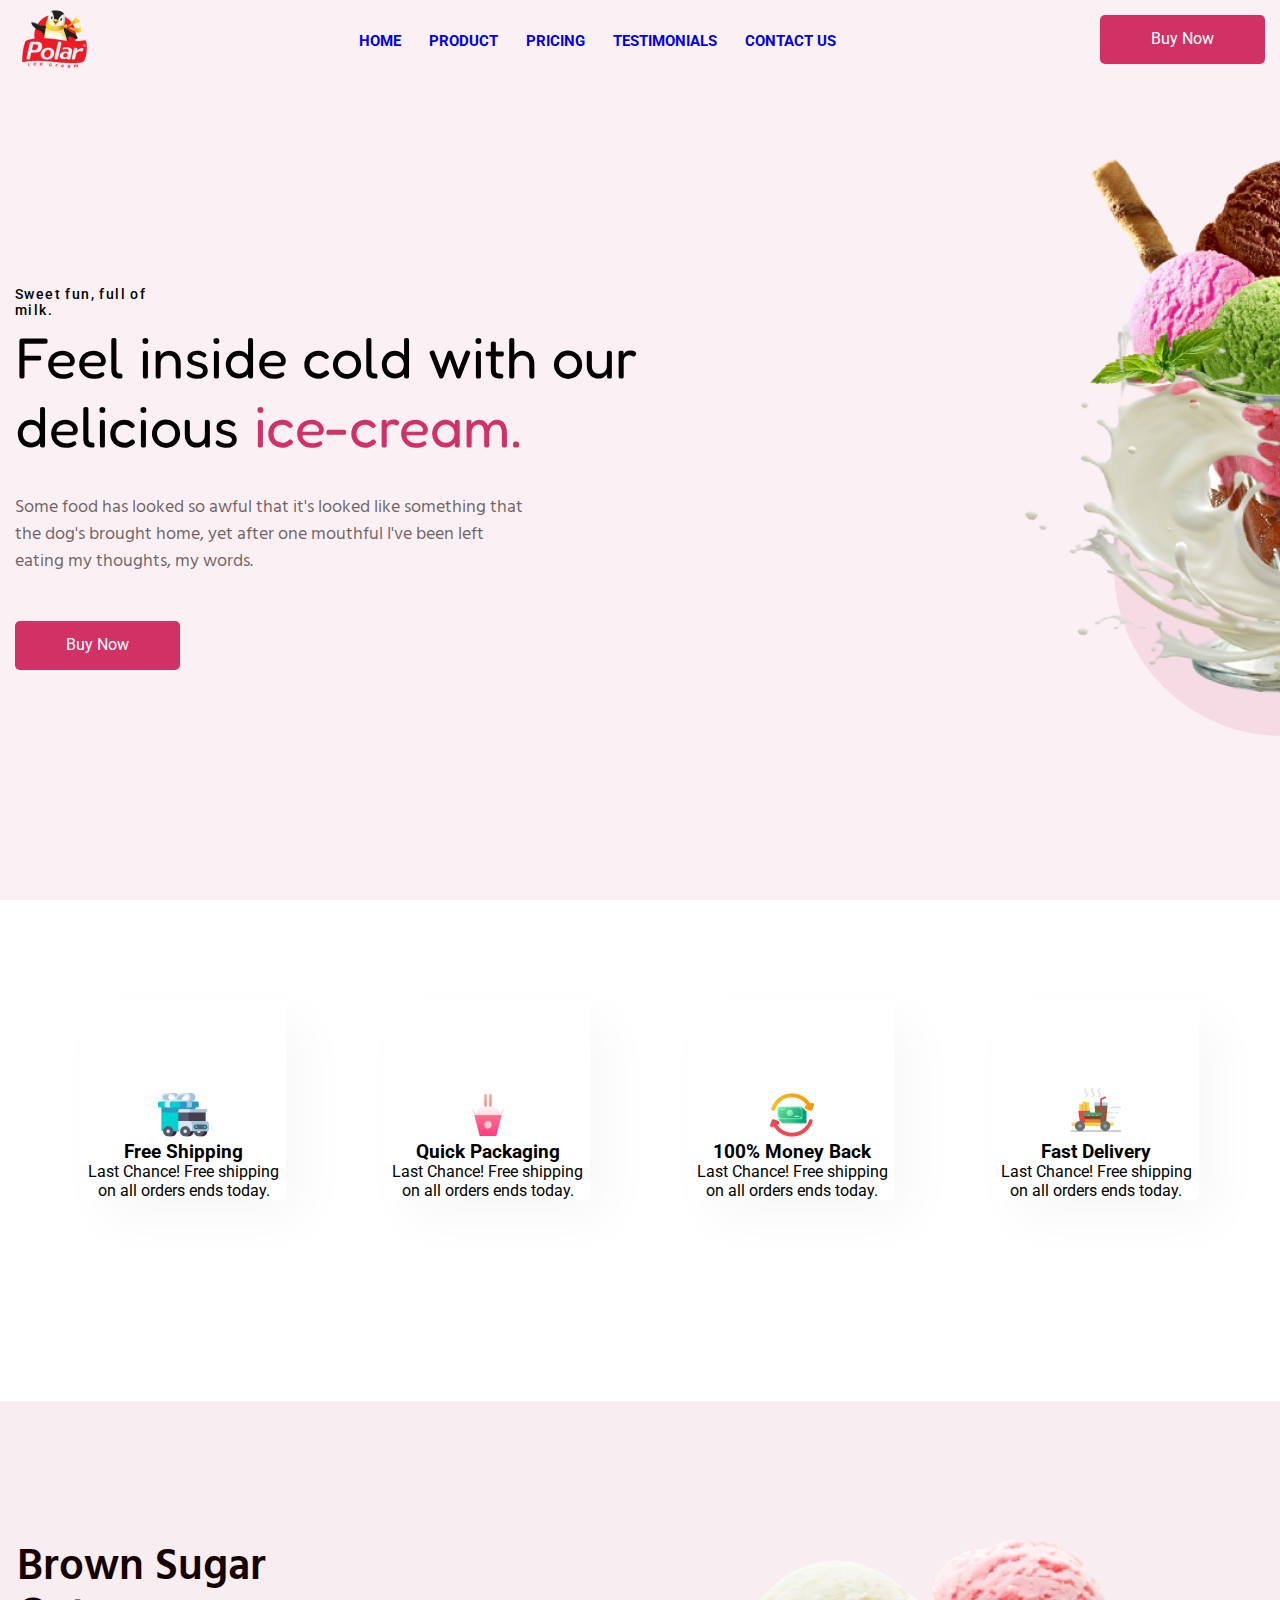
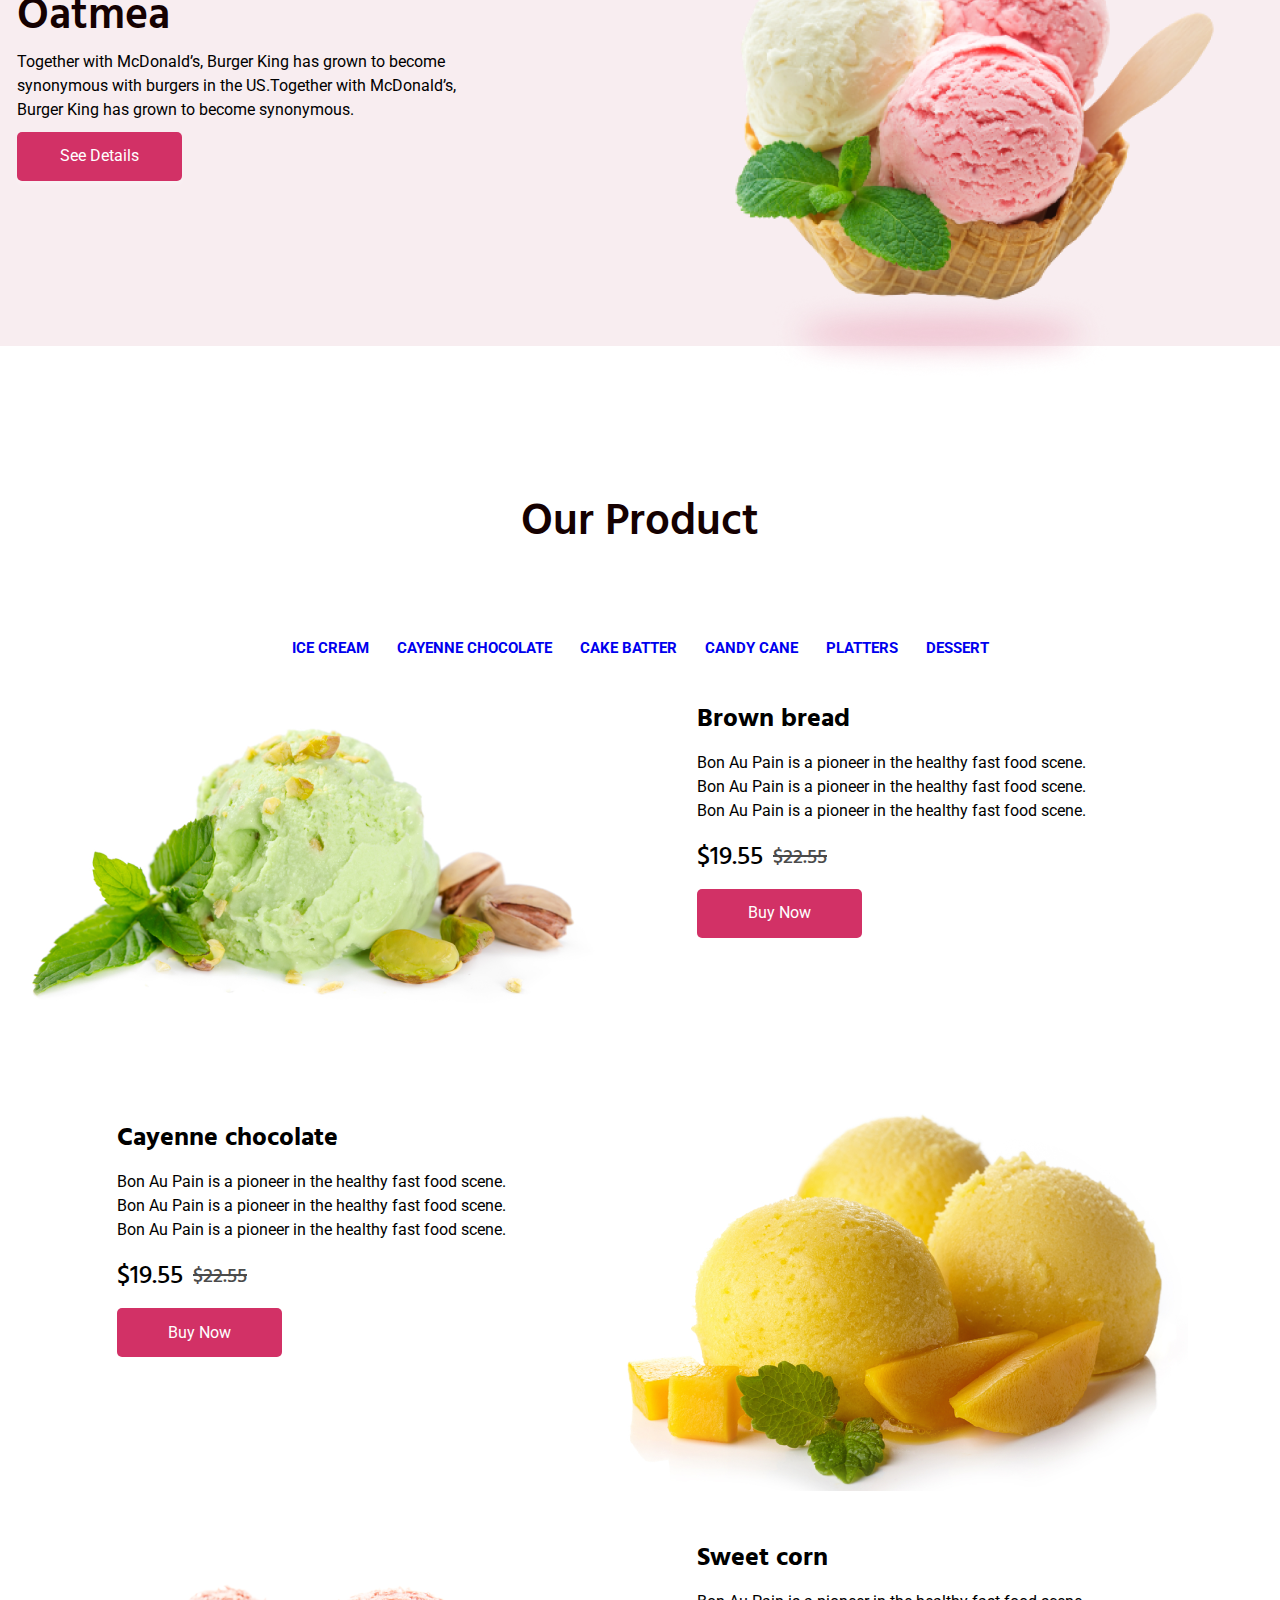
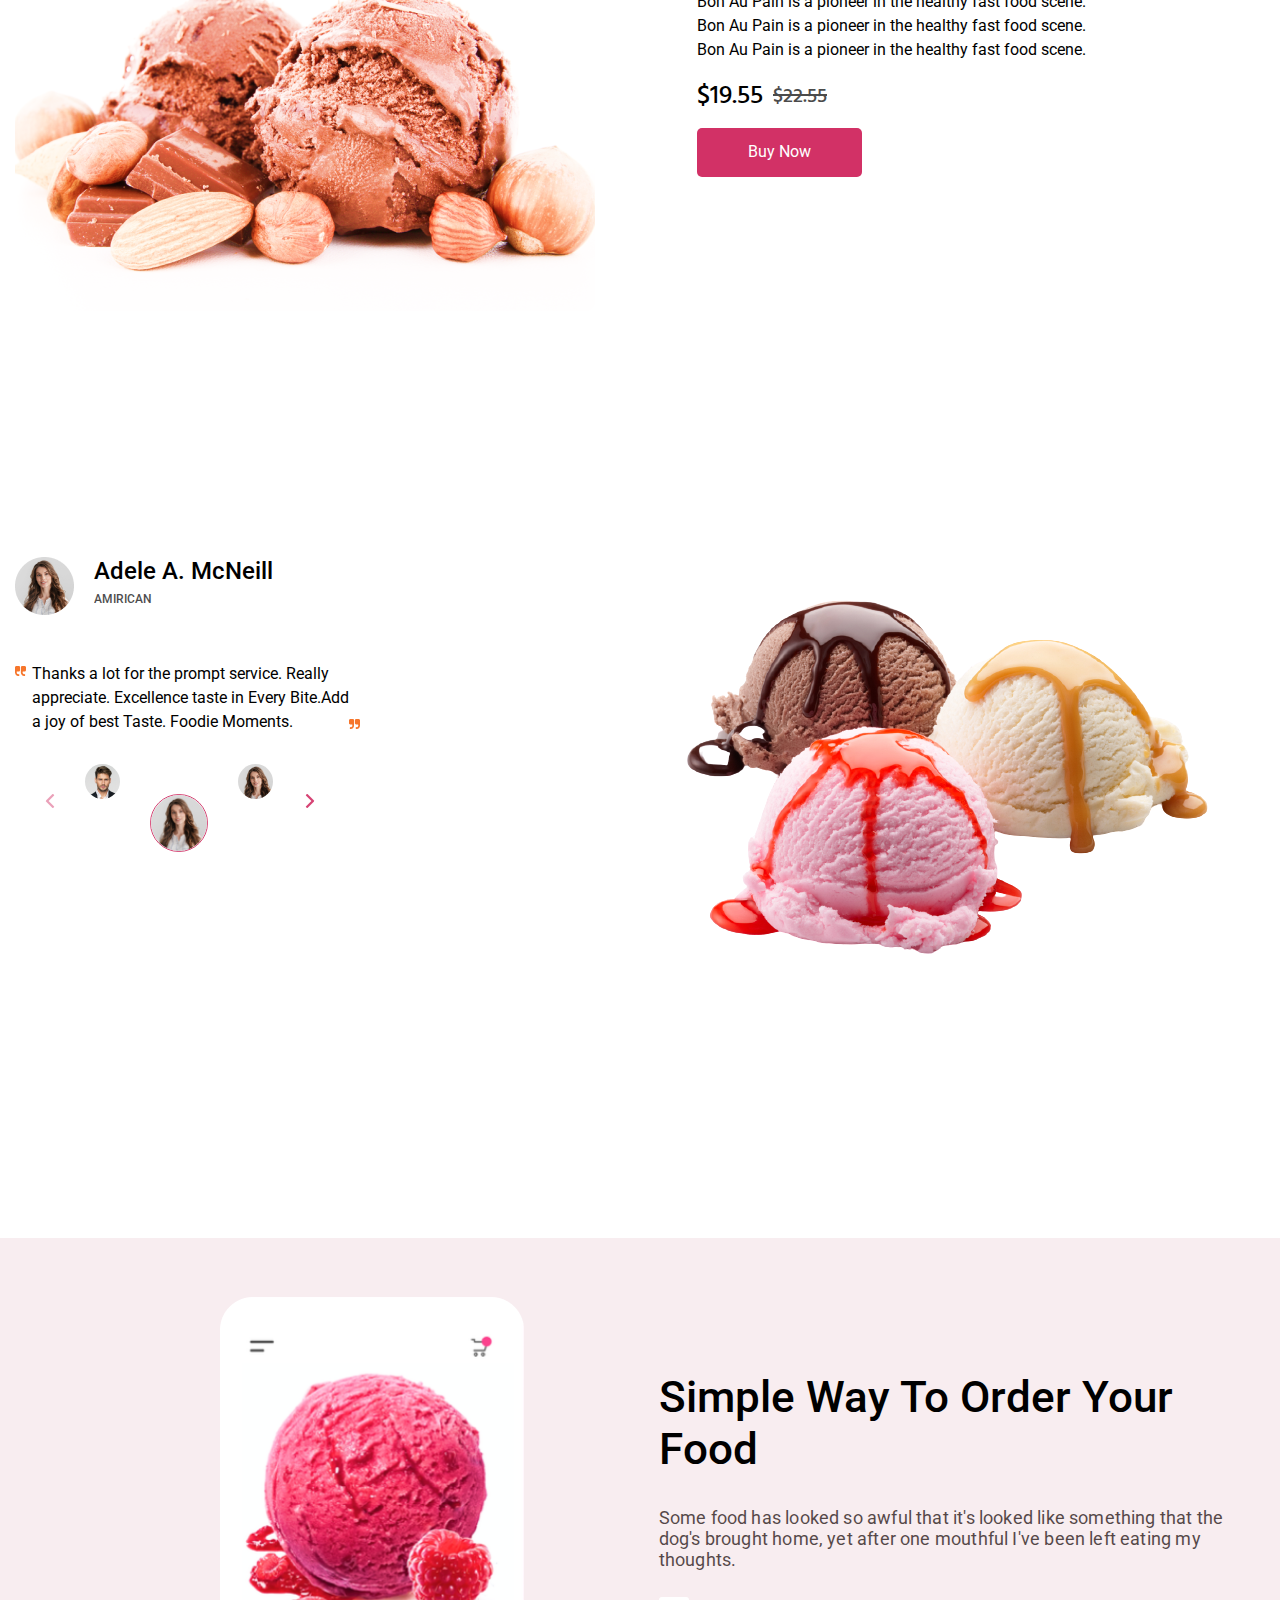
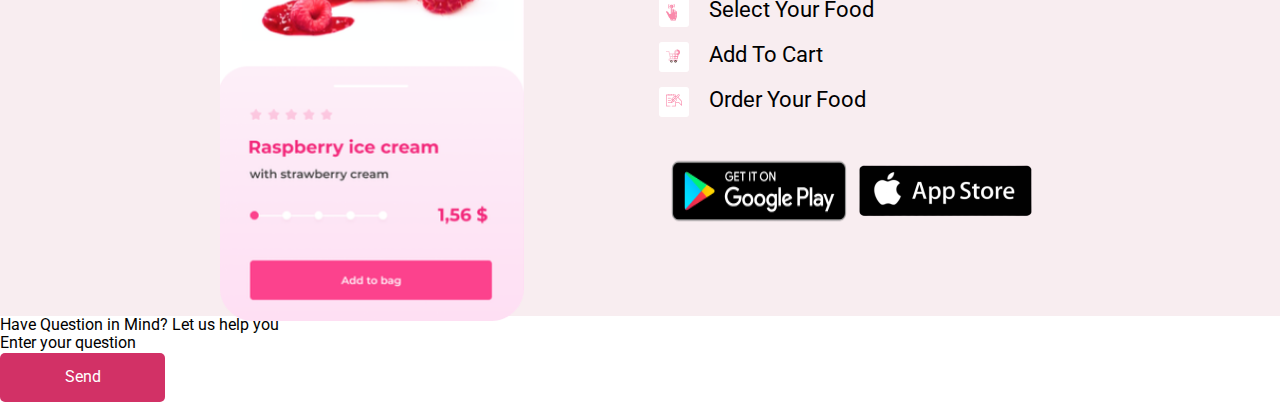
==== commit 6ed92110: "сделал че то" ====
--- a/index.html
+++ b/index.html
@@ -269,26 +269,101 @@
                                 </div>
                                 <div class="mrk-people">
                                     <div class="mrk-btn">
-                                        >
+                                        <a>
+                                            <img src="img/Group (6).png" alt="button">
+                                        </a>
                                     </div>
                                     <div class="people">
-                                        <img src="img/pCOsR8NMM5 1.png" alt="man" class="mrk-man">
-                                        <img src="img/W2pqg4SchC 1.png" alt="woman" class="mrk-woman">
-                                        <img src="img/W2pqg4SchC 1.png" alt="woman" class="mrk-woman2">
+                                        <div>
+                                            <img src="img/pCOsR8NMM5 1.png" alt="man" class="mrk-man">
+                                        </div>
+                                        <div>
+                                            <img src="img/Group 114.png" alt="woman" class="mrk-woman">
+                                        </div>
+                                        <div>
+                                            <img src="img/W2pqg4SchC 1.png" alt="woman" class="mrk-woman2">
+                                        </div>
                                     </div>
                                     <div class="mrk-btn">
-                                        >
+                                        <a>
+                                            <img src="img/right-arrow 1.png" alt="button">
+
+                                        </a>
                                     </div>
                                 </div>
                             </div>
                             <div class="ice-img-three">
-                                <img src="img/uLkF7xc5W6-removebg-preview 1 (1).png" alt="three">
+                                <img src="img/uLkF7xc5W6-removebg-preview 1 (1).png" alt="button">
                             </div>
                         </div>
                     </div>
                 </div>
             </div>
     </div>
+    </section>
+    <section>
+        <div class="application">
+            <div class="application__img">
+                <img src="img/Mask Group (2).png" alt="application">
+            </div>
+            <div class="application__text">
+                <h1 class="application__header">
+                    Simple Way To Order Your Food
+                </h1>
+                <div class="application__desc">
+                    Some food has looked so awful that it's looked like something that the <br>
+                    dog's brought home, yet after
+                    one mouthful I've been left eating my <br>
+                    thoughts.
+                </div>
+                <div class="application__info">
+                    <div class="application__info-selest">
+                        <div class="info__border">
+                            <img src="img/Group 91 (1).png" alt="img" class="info__img">
+                        </div>
+                        <div class="info__text">
+                            Select Your Food
+                        </div>
+                    </div>
+                    <div class="application__info-selest">
+                        <div class="info__border">
+                            <img src="img/add-to-cart 1 (1).png" alt="img" class="info__img">
+                        </div>
+                        <div class="info__text">
+                            Add To Cart
+                        </div>
+                    </div>
+                    <div class="application__info-selest">
+                        <div class="info__border">
+                            <img src="img/Group (7).png" alt="img" class="info__img">
+                        </div>
+                        <div class="info__text">
+                            Order Your Food
+                        </div>
+                    </div>
+                </div>
+                <div class="application__market">
+                    <img src="img/en_badge_web_generic-removebg-preview 1.png" alt="Google__play">
+                    <img src="img/logo-app-store-brand-font-png-favpng-Gb5FcTZcrb9bRikX49s26mMVn-removebg-preview 1 (1).png"
+                        alt="app__store">
+                </div>
+            </div>
+        </div>
+        <div class="registration">
+            <div class="registration__header">
+                Have Question in Mind? Let us help you
+            </div>
+            <div class="registration__window">
+                <div class="registration__info">
+                    <form action=""> Enter your question</form>
+                </div>
+                <div class="registration__button">
+                    <button class="btn">
+                        Send
+                    </button>
+                </div>
+            </div>
+        </div>
     </section>
     </div>
 </body>
--- a/css/style.css
+++ b/css/style.css
@@ -432,16 +432,27 @@
 
 .mrk-people {
     display: flex;
-}
-
-.mrk-btn {}
-
-.people {}
+    margin-top: 30px;
+}
+
+.mrk-btn:first-child {
+    opacity: 0.5;
+}
+
+.mrk-btn {
+    margin-right: 23px;
+    margin: 30px;
+}
+
+.people {
+    display: flex;
+}
 
 .mrk-man {
     width: 35px;
     height: 35px;
     margin-right: 30px;
+    border-radius: 50%;
 }
 
 .mrk-woman {
@@ -449,11 +460,88 @@
     height: 57.81px;
     margin-top: 30px;
     border: 1px solid #D64374;
-}
-
-.mrk-woman {
+    border-radius: 50%;
+
+}
+
+.mrk-woman2 {
     width: 35px;
     height: 35px;
-}
-
-.ice-img-three {}+    margin-left: 30px;
+    border-radius: 50%;
+}
+
+.ice-img-three {
+    margin-left: 300px;
+}
+
+.application {
+    height: 678px;
+    background: #F8EDF0;
+    display: flex;
+}
+
+.application__img {
+    width: 305px;
+    height: 627px;
+    margin-left: 220px;
+    margin-top: 59px;
+}
+
+.application__text {
+    font-family: 'Roboto';
+    font-style: normal;
+    margin-left: 135px;
+    padding-top: 98px;
+}
+
+.application__header {
+    font-weight: 500;
+    font-size: 44.2px;
+    line-height: 52px;
+    margin-top: 35px;
+}
+
+.application__desc {
+    font-weight: 400;
+    font-size: 18px;
+    line-height: 21px;
+    letter-spacing: 0.01em;
+    color: #0F0101;
+    opacity: 0.7;
+    margin-top: 32px;
+}
+
+.application__info {
+    font-weight: 400;
+    font-size: 22px;
+    line-height: 26px;
+    margin-top: 27px;
+}
+
+.application__info-selest {
+    margin-top: 15px;
+    display: flex;
+}
+
+.info__border {
+    width: 30px;
+    height: 30px;
+    background: #FFFFFF;
+    border-radius: 3px;
+
+}
+
+.info__img {
+    margin-top: 7px;
+    margin-left: 7px;
+}
+
+.info__text {
+    padding-left: 20px;
+}
+
+.application__market {
+    padding-top: 30px;
+    display: flex;
+}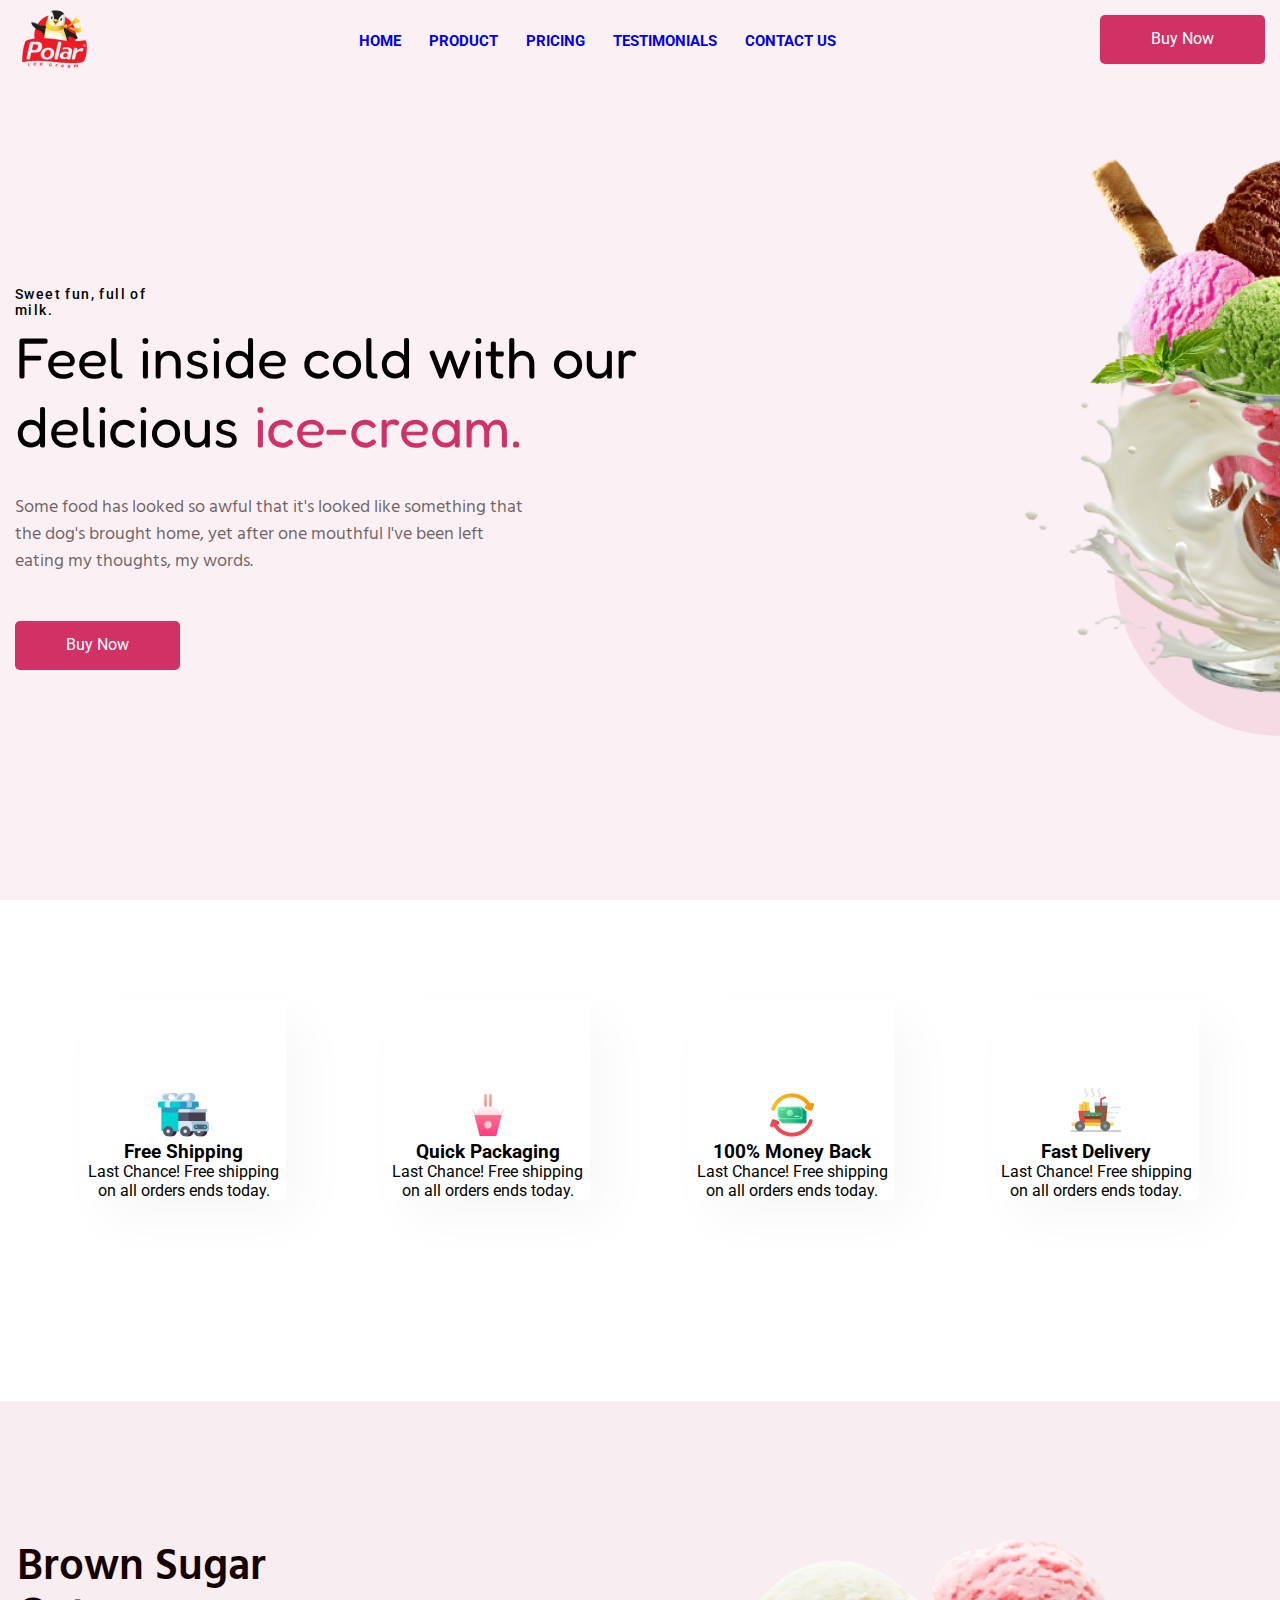
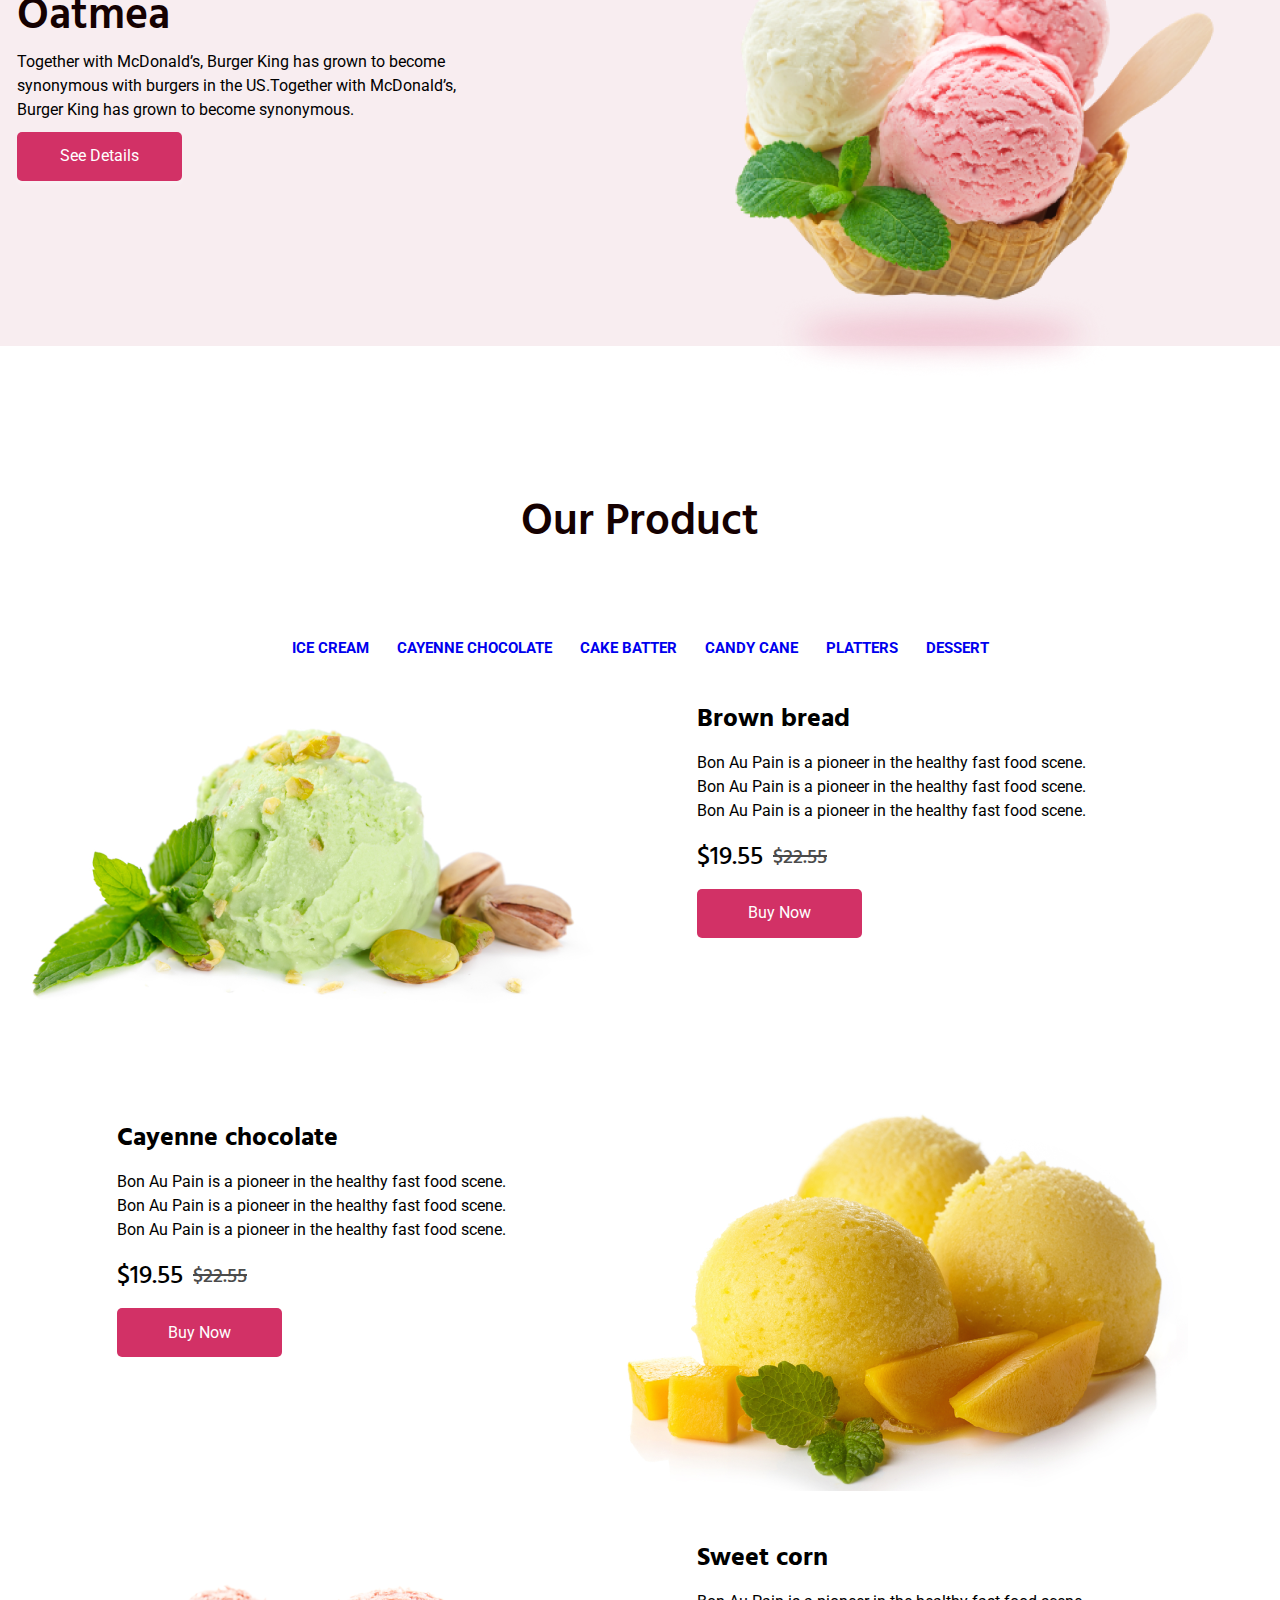
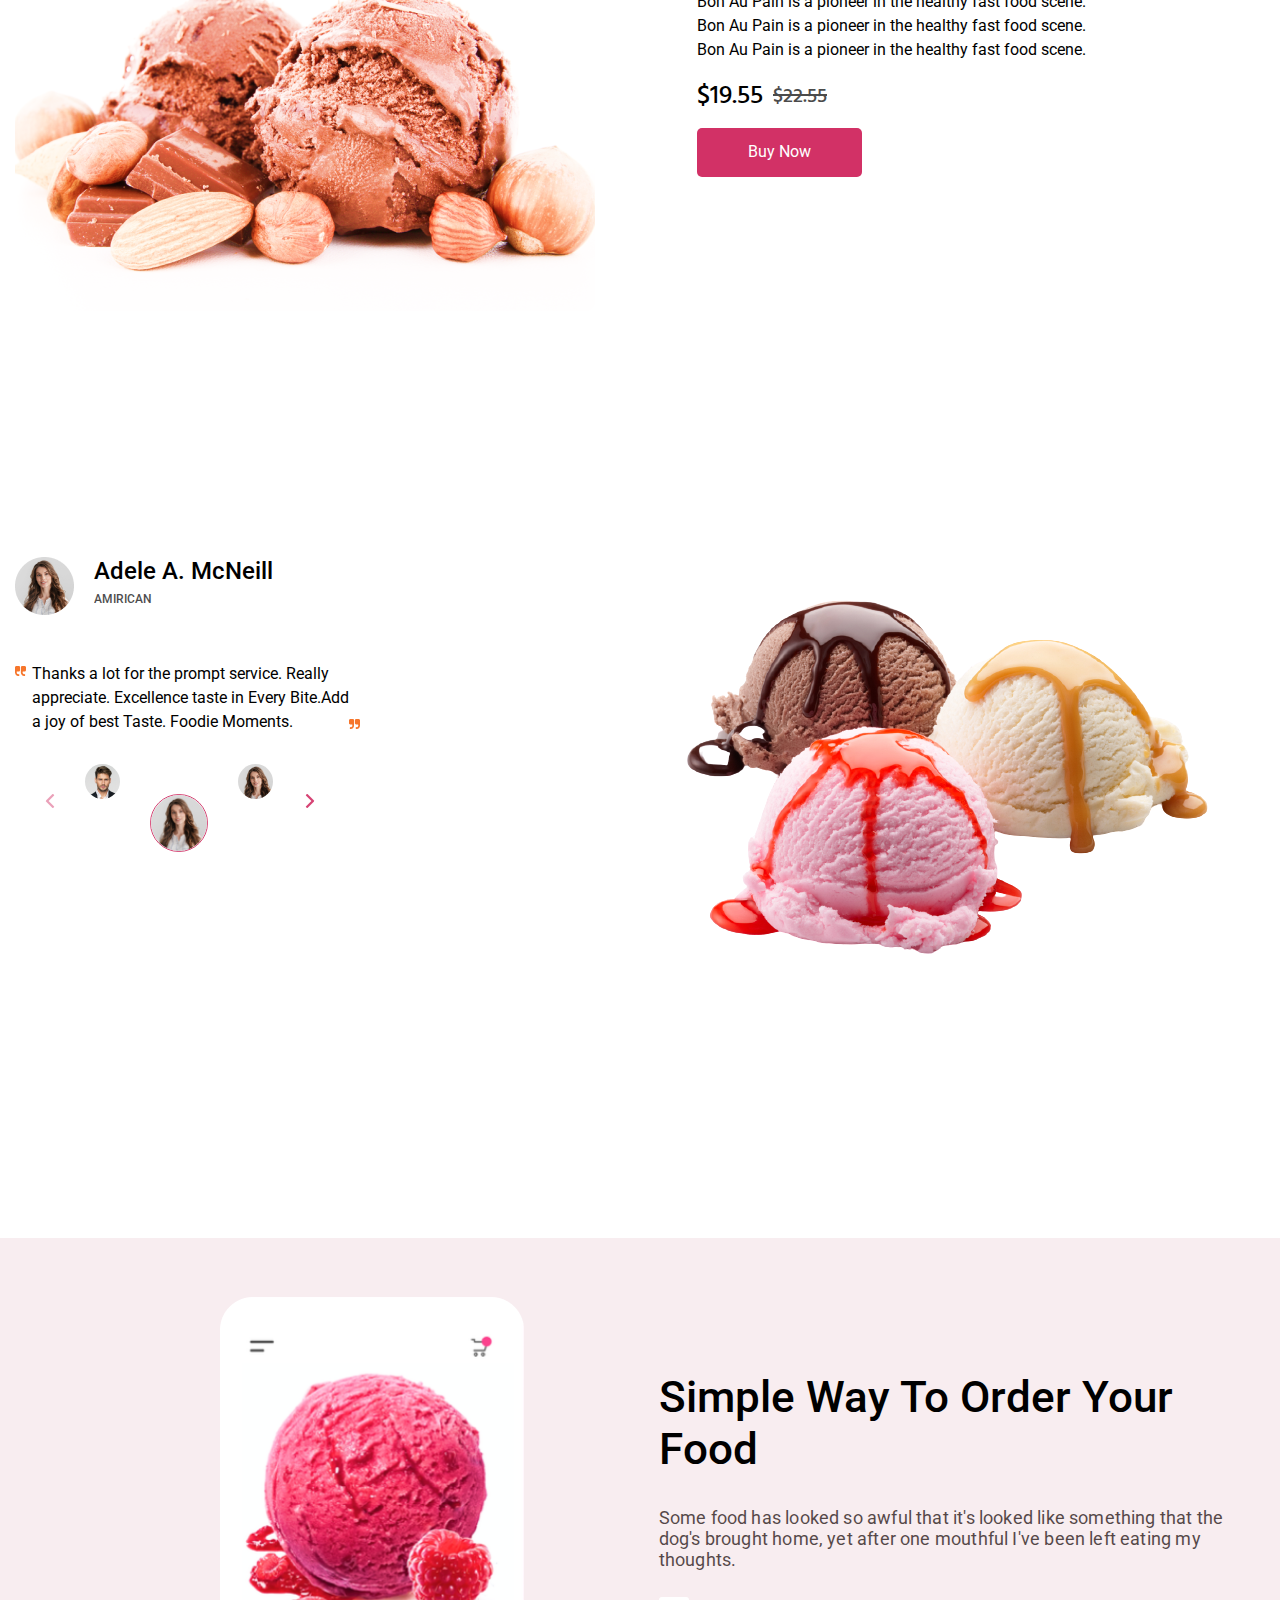
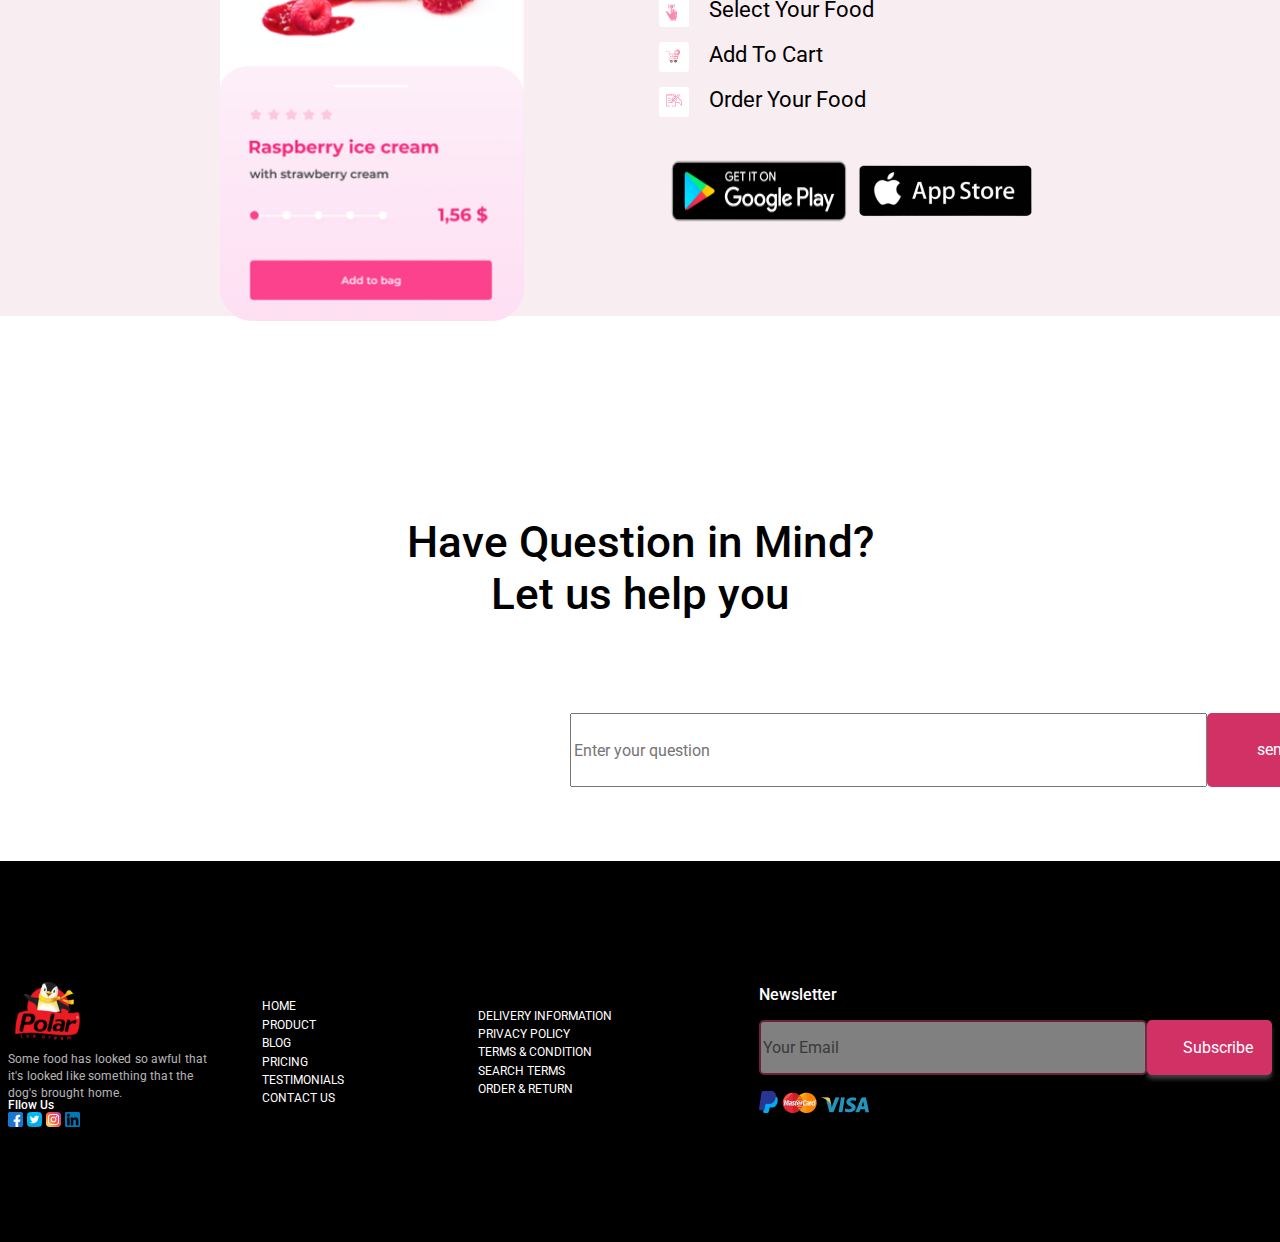
==== commit bf82c41e: "почти все сделал" ====
--- a/index.html
+++ b/index.html
@@ -301,7 +301,7 @@
             </div>
     </div>
     </section>
-    <section>
+    <section class="section2">
         <div class="application">
             <div class="application__img">
                 <img src="img/Mask Group (2).png" alt="application">
@@ -355,12 +355,96 @@
             </div>
             <div class="registration__window">
                 <div class="registration__info">
-                    <form action=""> Enter your question</form>
-                </div>
-                <div class="registration__button">
-                    <button class="btn">
-                        Send
-                    </button>
+                    <form class="registration__form">
+                        <p><input name="ip" pattern="" placeholder="Enter your question" class="registration__field">
+                        </p>
+                        <p><input type="submit" value="send" class="btn btn3"></p>
+                    </form>
+                </div>
+            </div>
+        </div>
+    </section>
+    <section>
+        <div class="end">
+            <div class="end__info">
+                <div class="end__logo">
+                    <img src="img/images-removebg-preview 1.png" alt="logo">
+                </div>
+                <div class="end__desc">
+                    Some food has looked so awful that <br>
+                    it's looked like something that the <br>
+                    dog's brought home.
+                </div>
+                <div class="end__follow">
+                    <div class="follow__text">
+                        Fllow Us
+                    </div>
+                    <div class="follow">
+                        <img src="img/facebook 1.png" alt="facebook">
+                        <img src="img/twitter 1 (2).png" alt="twitter">
+                        <img src="img/instagram 1.png" alt="instagram">
+                        <img src="img/linkedin 1 (2).png" alt="linkedin">
+                    </div>
+                </div>
+            </div>
+            <div class="end__nuv">
+                <ul class="end__list">
+                    <li class="end__item">
+                        <a href="#!" class="end__link">Home</a>
+                    </li>
+                    <li class="end__item">
+                        <a href="#!" class="end__link">Product</a>
+                    </li>
+                    <li class="end__item">
+                        <a href="#!" class="end__link">Blog</a>
+                    </li>
+                    <li class="end__item">
+                        <a href="#!" class="end__link">Pricing</a>
+                    </li>
+                    <li class="end__item">
+                        <a href="#!" class="end__link">Testimonials</a>
+                    </li>
+                    <li class="end__item">
+                        <a href="#!" class="end__link">Contact Us</a>
+                    </li>
+                </ul>
+            </div>
+            <div class="end__nuv2">
+                <ul class="end__list">
+                    <li class="end__item">
+                        <a href="#!" class="end__link">Delivery Information</a>
+                    </li>
+                    <li class="end__item">
+                        <a href="#!" class="end__link">Privacy Policy</a>
+                    </li>
+                    <li class="end__item">
+                        <a href="#!" class="end__link">Terms & Condition</a>
+                    </li>
+                    <li class="end__item">
+                        <a href="#!" class="end__link">Search Terms</a>
+                    </li>
+                    <li class="end__item">
+                        <a href="#!" class="end__link">Order & Return</a>
+                    </li>
+                </ul>
+            </div>
+            <div class="end__registration">
+                <div class="end__registration-text">
+                    Newsletter
+                </div>
+                <div class="end__registration-window">
+                    <div class="end__registration-info">
+                        <form class="end__registration-form">
+                            <p><input name="Email" pattern="" placeholder="Your Email" class="end__registration-field">
+                            </p>
+                            <p><input type="submit" value="Subscribe" class="btn btn3 btn4"></p>
+                        </form>
+                    </div>
+                </div>
+                <div class="end__pay">
+                    <img src="img/Group 118.png" alt="pay_pal">
+                    <img src="img/Group 117.png" alt="master_card">
+                    <img src="img/Group (11).png" alt="visa">
                 </div>
             </div>
         </div>
--- a/css/style.css
+++ b/css/style.css
@@ -475,6 +475,10 @@
     margin-left: 300px;
 }
 
+.section2 {
+    height: 1223px;
+}
+
 .application {
     height: 678px;
     background: #F8EDF0;
@@ -544,4 +548,140 @@
 .application__market {
     padding-top: 30px;
     display: flex;
-}+}
+
+.registration__header {
+    width: 522px;
+    height: 123px;
+    font-family: 'Roboto';
+    font-style: normal;
+    font-weight: 500;
+    font-size: 44px;
+    line-height: 52px;
+    margin: auto;
+    margin-top: 200px;
+    text-align: center;
+}
+
+.registration__window {}
+
+.registration__info {
+    margin-top: 58px;
+
+}
+
+.registration__form {
+    display: flex;
+    width: 637px;
+    height: 74px;
+    margin-left: 570px;
+
+}
+
+.registration__field {
+    width: 637px;
+    height: 74px;
+}
+
+
+.btn3 {
+    height: 74px;
+    width: 134px;
+}
+
+.end {
+    background-color: #000000;
+    height: 381px;
+    display: flex;
+    align-items: center;
+    justify-content: center;
+}
+
+.end__info {}
+
+.end__logo {
+    width: 79px;
+    height: 79px;
+}
+
+.end__desc {
+    color: white;
+    width: 207px;
+    height: 47px;
+    font-family: 'Roboto';
+    font-style: normal;
+    font-weight: 400;
+    font-size: 12px;
+    line-height: 17px;
+    letter-spacing: 0.01em;
+    opacity: 0.7;
+}
+
+.end__follow {}
+
+.follow__text {
+    color: white;
+    font-weight: 500;
+    font-size: 12px;
+    line-height: 14px;
+}
+
+.follow {}
+
+.end__nuv {
+    margin-left: 47px;
+    margin-right: 134px;
+}
+
+.end__list {}
+
+.end__item {}
+
+.end__link {
+    font-weight: 400;
+    font-size: 12px;
+    line-height: 14px;
+    color: #FFFFFF;
+}
+
+.end__nuv2 {
+    margin-right: 147px;
+}
+
+.end__registration {}
+
+.end__registration-text {
+    font-weight: 500;
+    font-size: 16px;
+    line-height: 19px;
+    color: #FFFFFF;
+}
+
+.end__registration-window {}
+
+.end__registration-info {}
+
+.end__registration-form {
+    display: flex;
+}
+
+.end__registration-field {
+    width: 388px;
+    height: 55px;
+    left: 955px;
+    top: 5525px;
+    opacity: 0.5;
+    border: 2px solid #D64374;
+    border-radius: 5px;
+}
+
+.btn {}
+
+.btn3 {}
+
+.btn4 {
+    width: 125px;
+    height: 55px;
+}
+
+.end__pay {}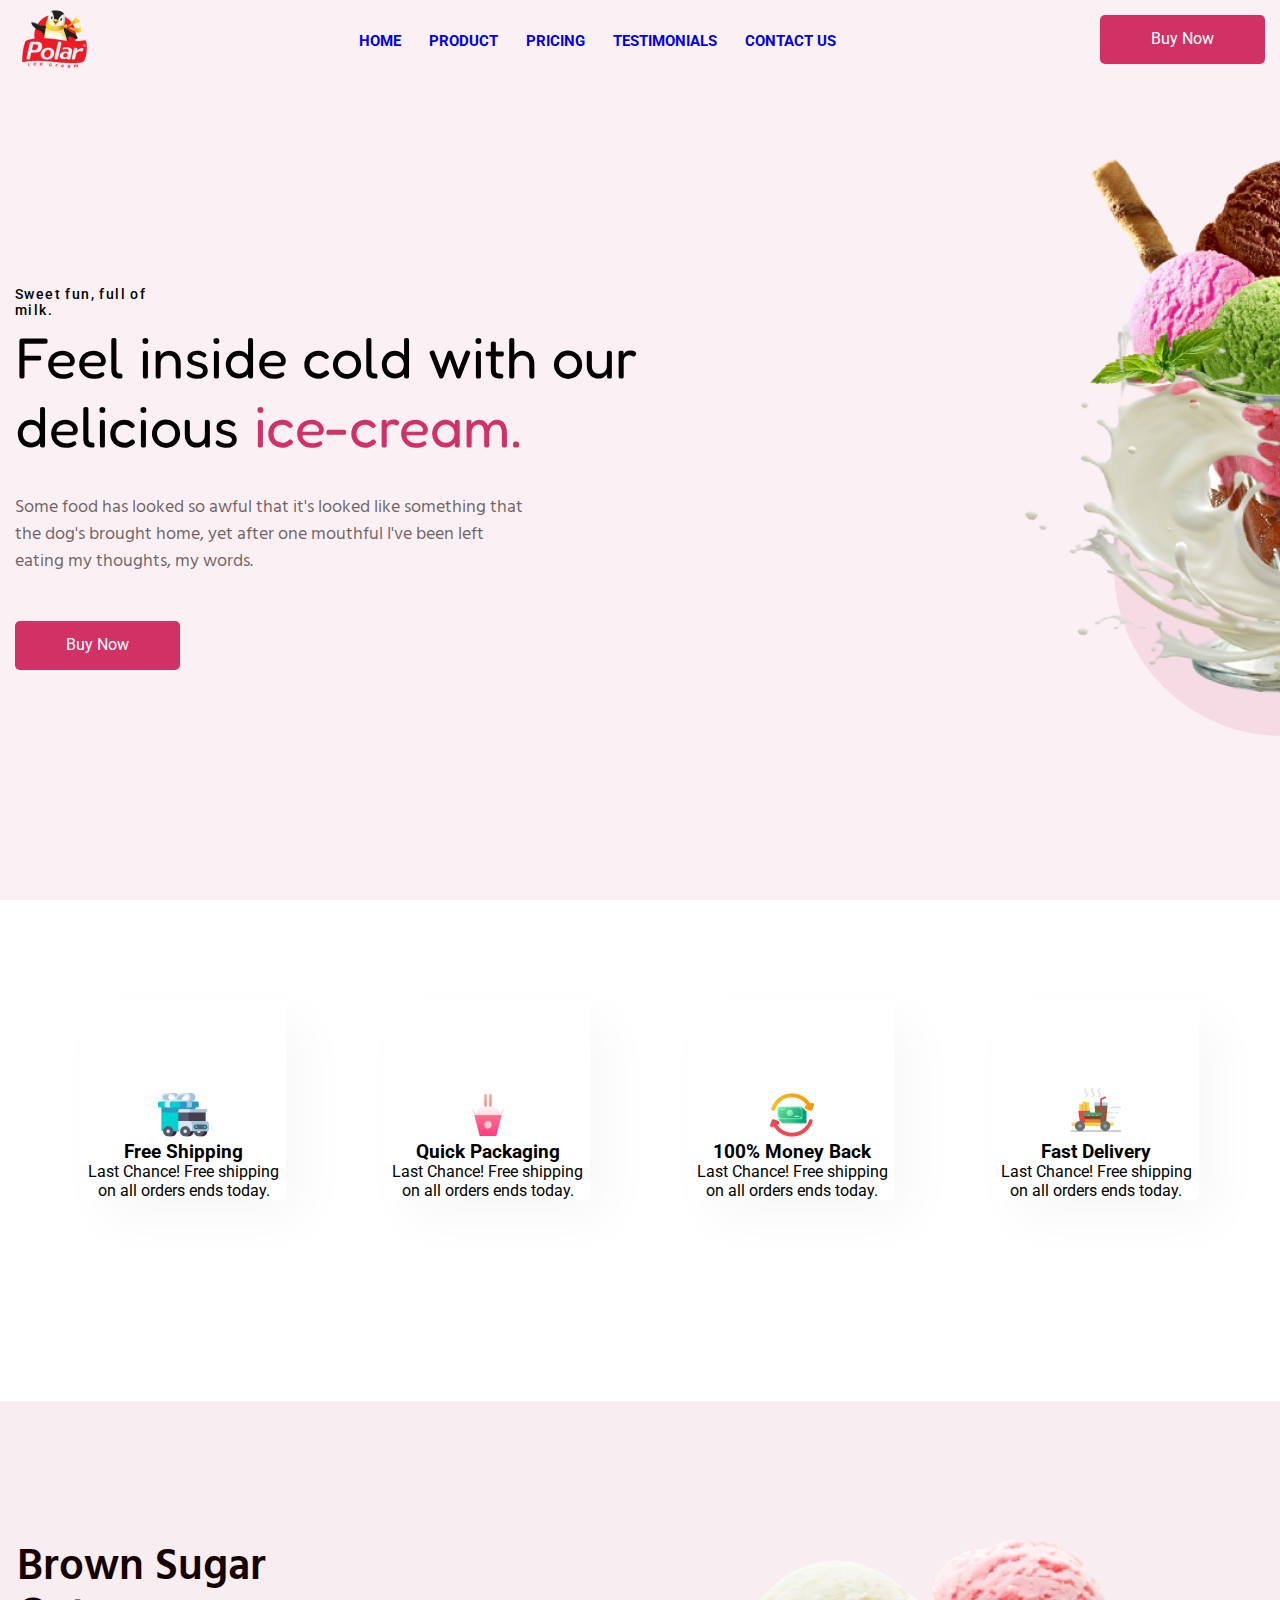
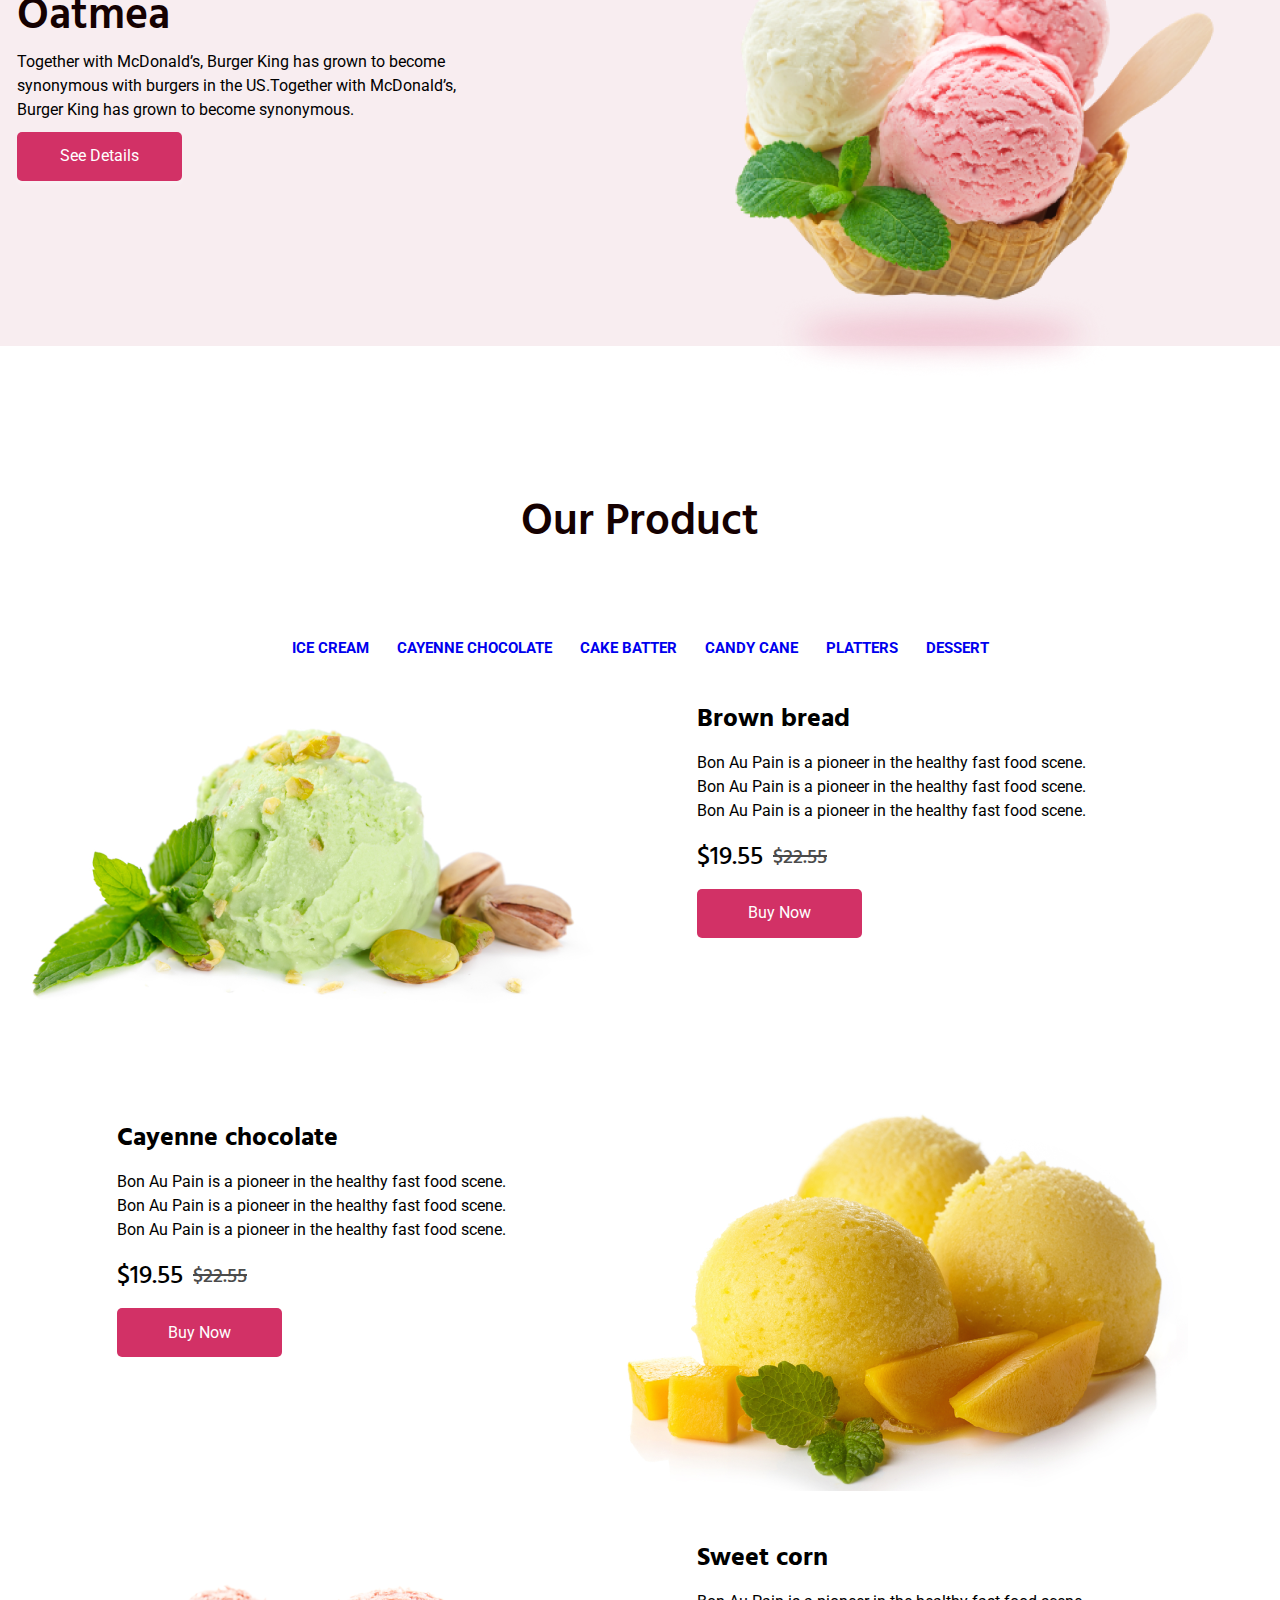
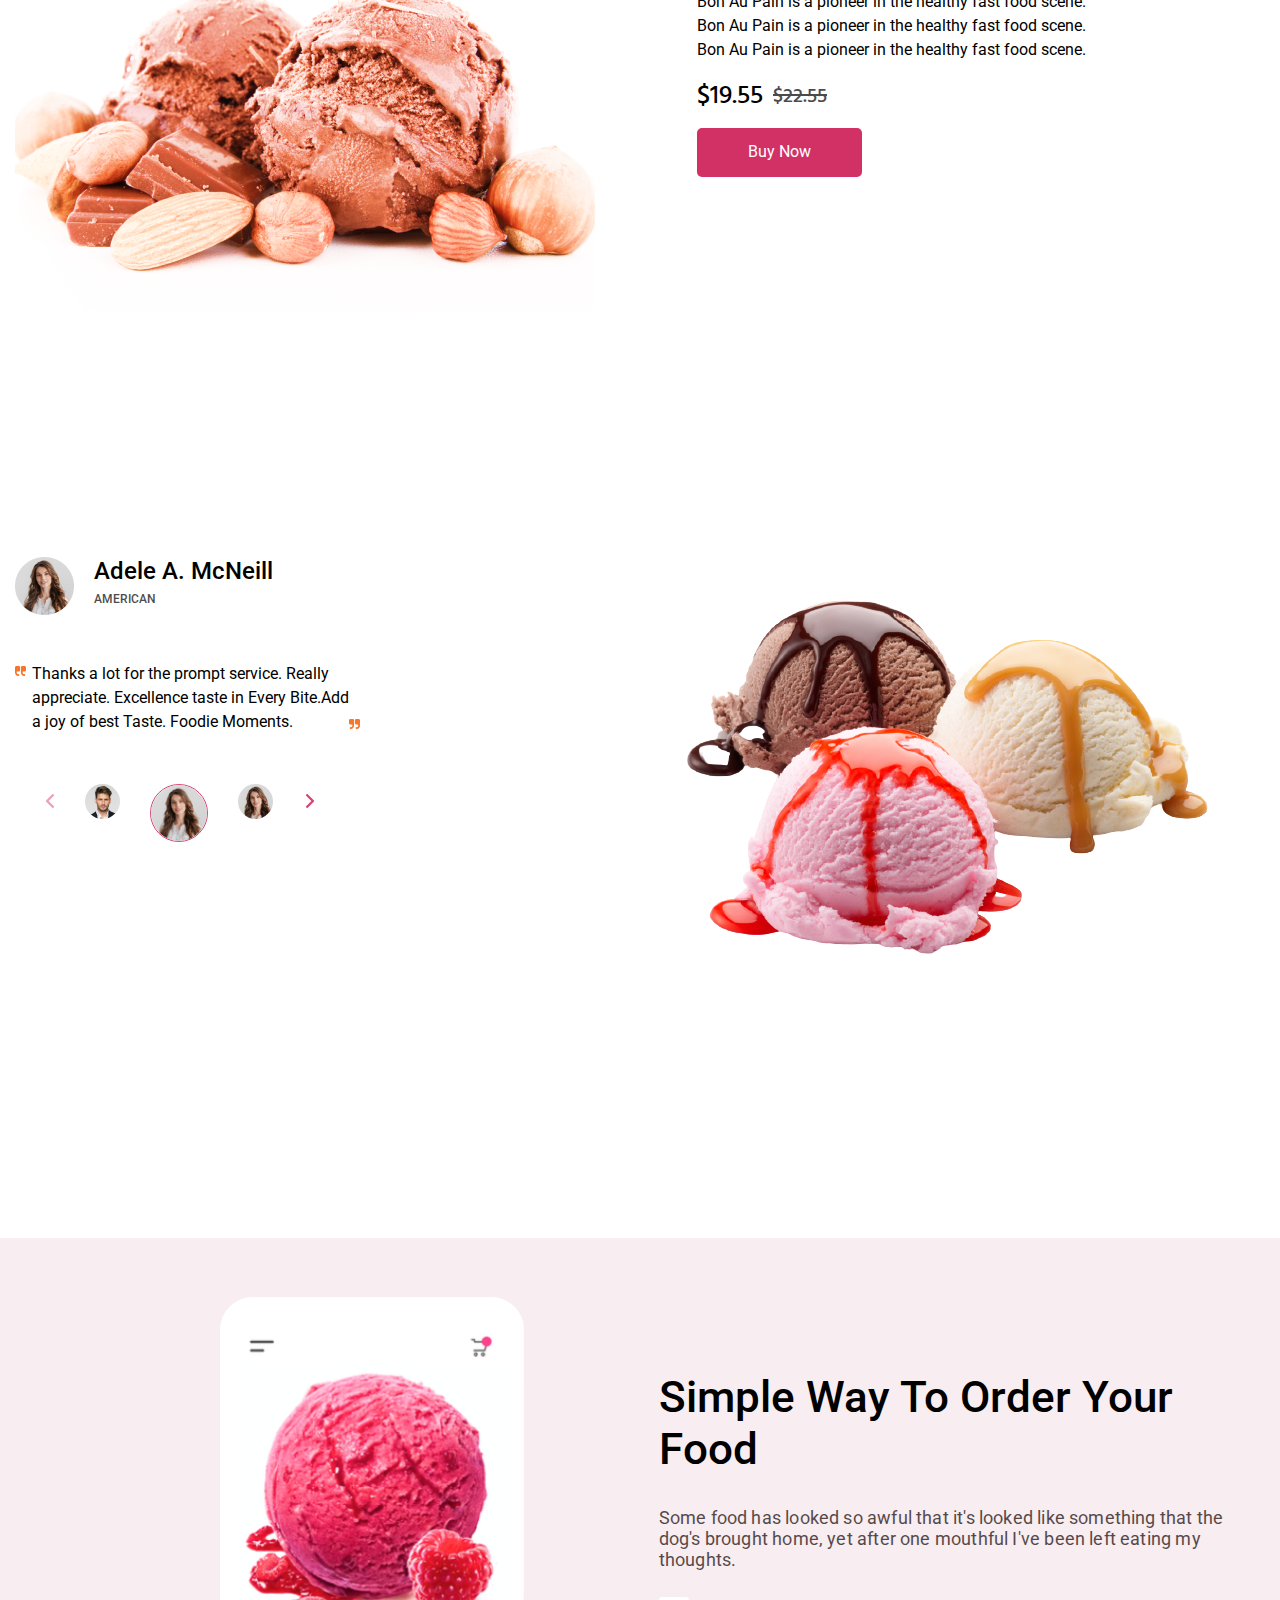
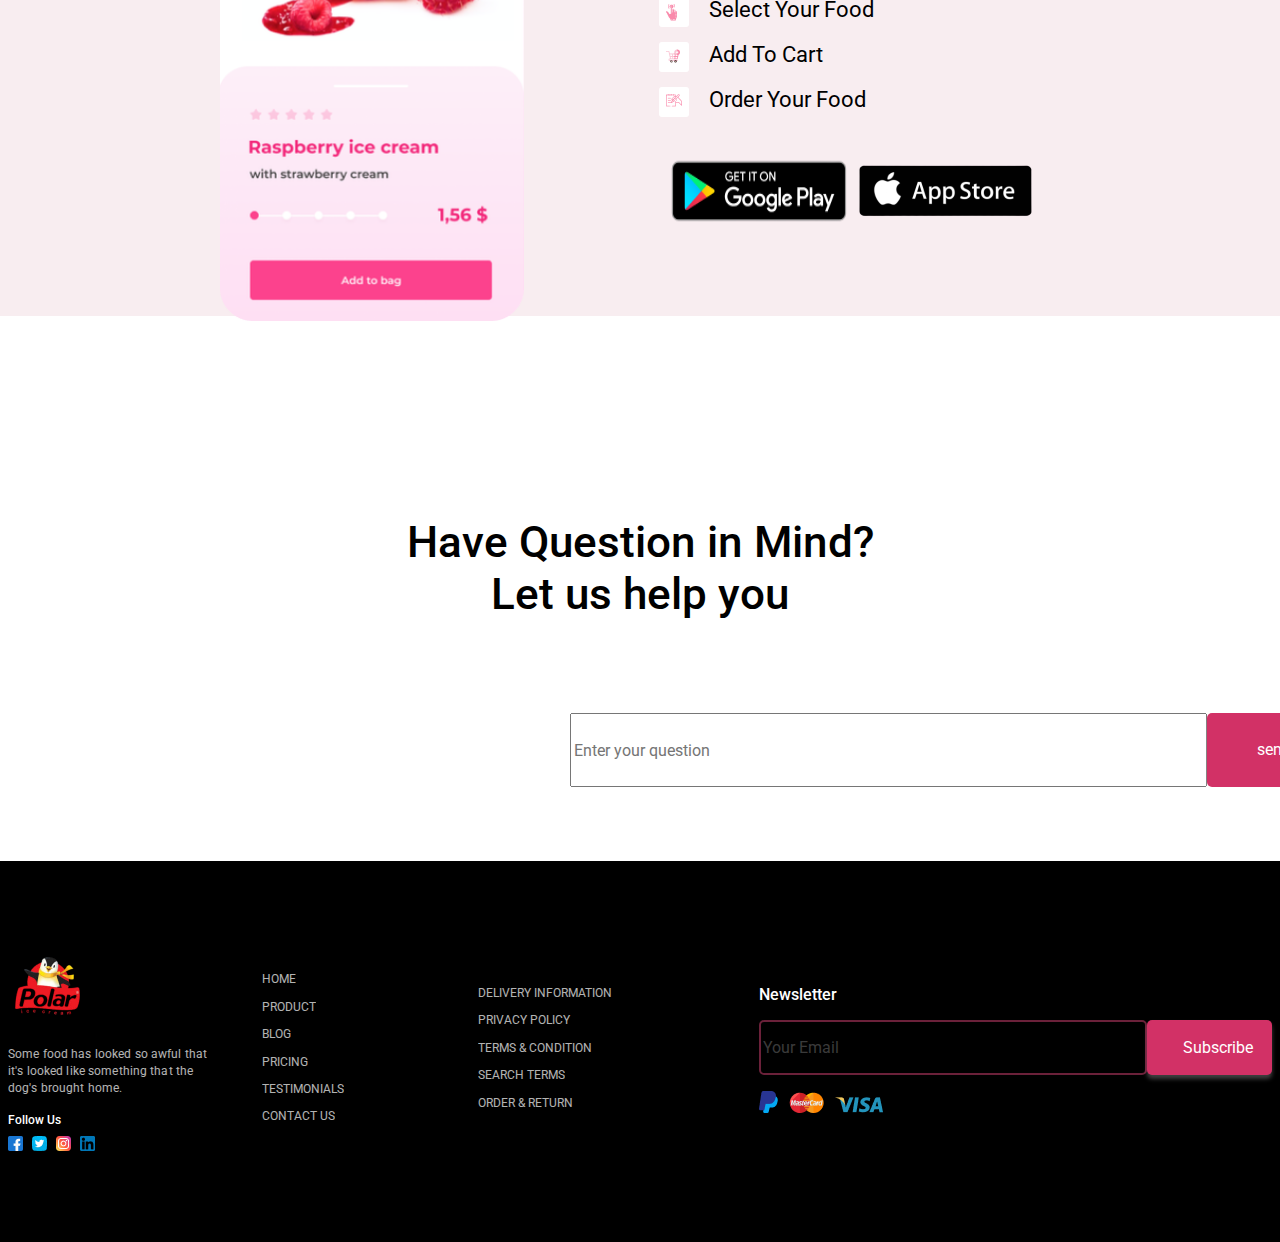
==== commit cb5cb030: "чето доделал" ====
--- a/index.html
+++ b/index.html
@@ -238,7 +238,6 @@
                                 </div>
                             </div>
                         </div>
-
                     </div>
                     <div class="market__info-12">
                         <div class="market__reviews">
@@ -250,7 +249,7 @@
                                             Adele A. McNeill
                                         </div>
                                         <div class="market__job-title">
-                                            AMIRICAN
+                                            AMERICAN
                                         </div>
                                     </div>
                                 </div>
@@ -377,13 +376,13 @@
                 </div>
                 <div class="end__follow">
                     <div class="follow__text">
-                        Fllow Us
+                        Follow Us
                     </div>
                     <div class="follow">
-                        <img src="img/facebook 1.png" alt="facebook">
-                        <img src="img/twitter 1 (2).png" alt="twitter">
-                        <img src="img/instagram 1.png" alt="instagram">
-                        <img src="img/linkedin 1 (2).png" alt="linkedin">
+                        <img src="img/facebook 1.png" alt="facebook" class="follow__app">
+                        <img src="img/twitter 1 (2).png" alt="twitter" class="follow__app">
+                        <img src="img/instagram 1.png" alt="instagram" class="follow__app">
+                        <img src="img/linkedin 1 (2).png" alt="linkedin" class="follow__app">
                     </div>
                 </div>
             </div>
@@ -442,9 +441,9 @@
                     </div>
                 </div>
                 <div class="end__pay">
-                    <img src="img/Group 118.png" alt="pay_pal">
-                    <img src="img/Group 117.png" alt="master_card">
-                    <img src="img/Group (11).png" alt="visa">
+                    <img src="img/Group 118.png" alt="pay_pal" class="pay__app">
+                    <img src="img/Group 117.png" alt="master_card" class="pay__app">
+                    <img src="img/Group (11).png" alt="visa" class="pay__app">
                 </div>
             </div>
         </div>
--- a/css/style.css
+++ b/css/style.css
@@ -446,6 +446,7 @@
 
 .people {
     display: flex;
+    margin-top: 20px;
 }
 
 .mrk-man {
@@ -458,10 +459,9 @@
 .mrk-woman {
     width: 57.81px;
     height: 57.81px;
-    margin-top: 30px;
+
     border: 1px solid #D64374;
     border-radius: 50%;
-
 }
 
 .mrk-woman2 {
@@ -615,6 +615,7 @@
     line-height: 17px;
     letter-spacing: 0.01em;
     opacity: 0.7;
+    margin: 20px 0px;
 }
 
 .end__follow {}
@@ -624,9 +625,18 @@
     font-weight: 500;
     font-size: 12px;
     line-height: 14px;
+    margin: 9px 0px;
 }
 
 .follow {}
+
+.follow__app {
+    margin-right: 5px;
+}
+
+.follow__app:last-child {
+    margin-right: 0px;
+}
 
 .end__nuv {
     margin-left: 47px;
@@ -635,14 +645,18 @@
 
 .end__list {}
 
-.end__item {}
+.end__item {
+    padding-bottom: 9px;
+}
 
 .end__link {
     font-weight: 400;
     font-size: 12px;
     line-height: 14px;
     color: #FFFFFF;
-}
+    opacity: 0.7;
+}
+
 
 .end__nuv2 {
     margin-right: 147px;
@@ -673,6 +687,7 @@
     opacity: 0.5;
     border: 2px solid #D64374;
     border-radius: 5px;
+    background-color: #000000;
 }
 
 .btn {}
@@ -684,4 +699,12 @@
     height: 55px;
 }
 
-.end__pay {}+.end__pay {}
+
+.pay__app {
+    margin-right: 7px;
+}
+
+.pay__app:last-child {
+    margin-right: 0px;
+}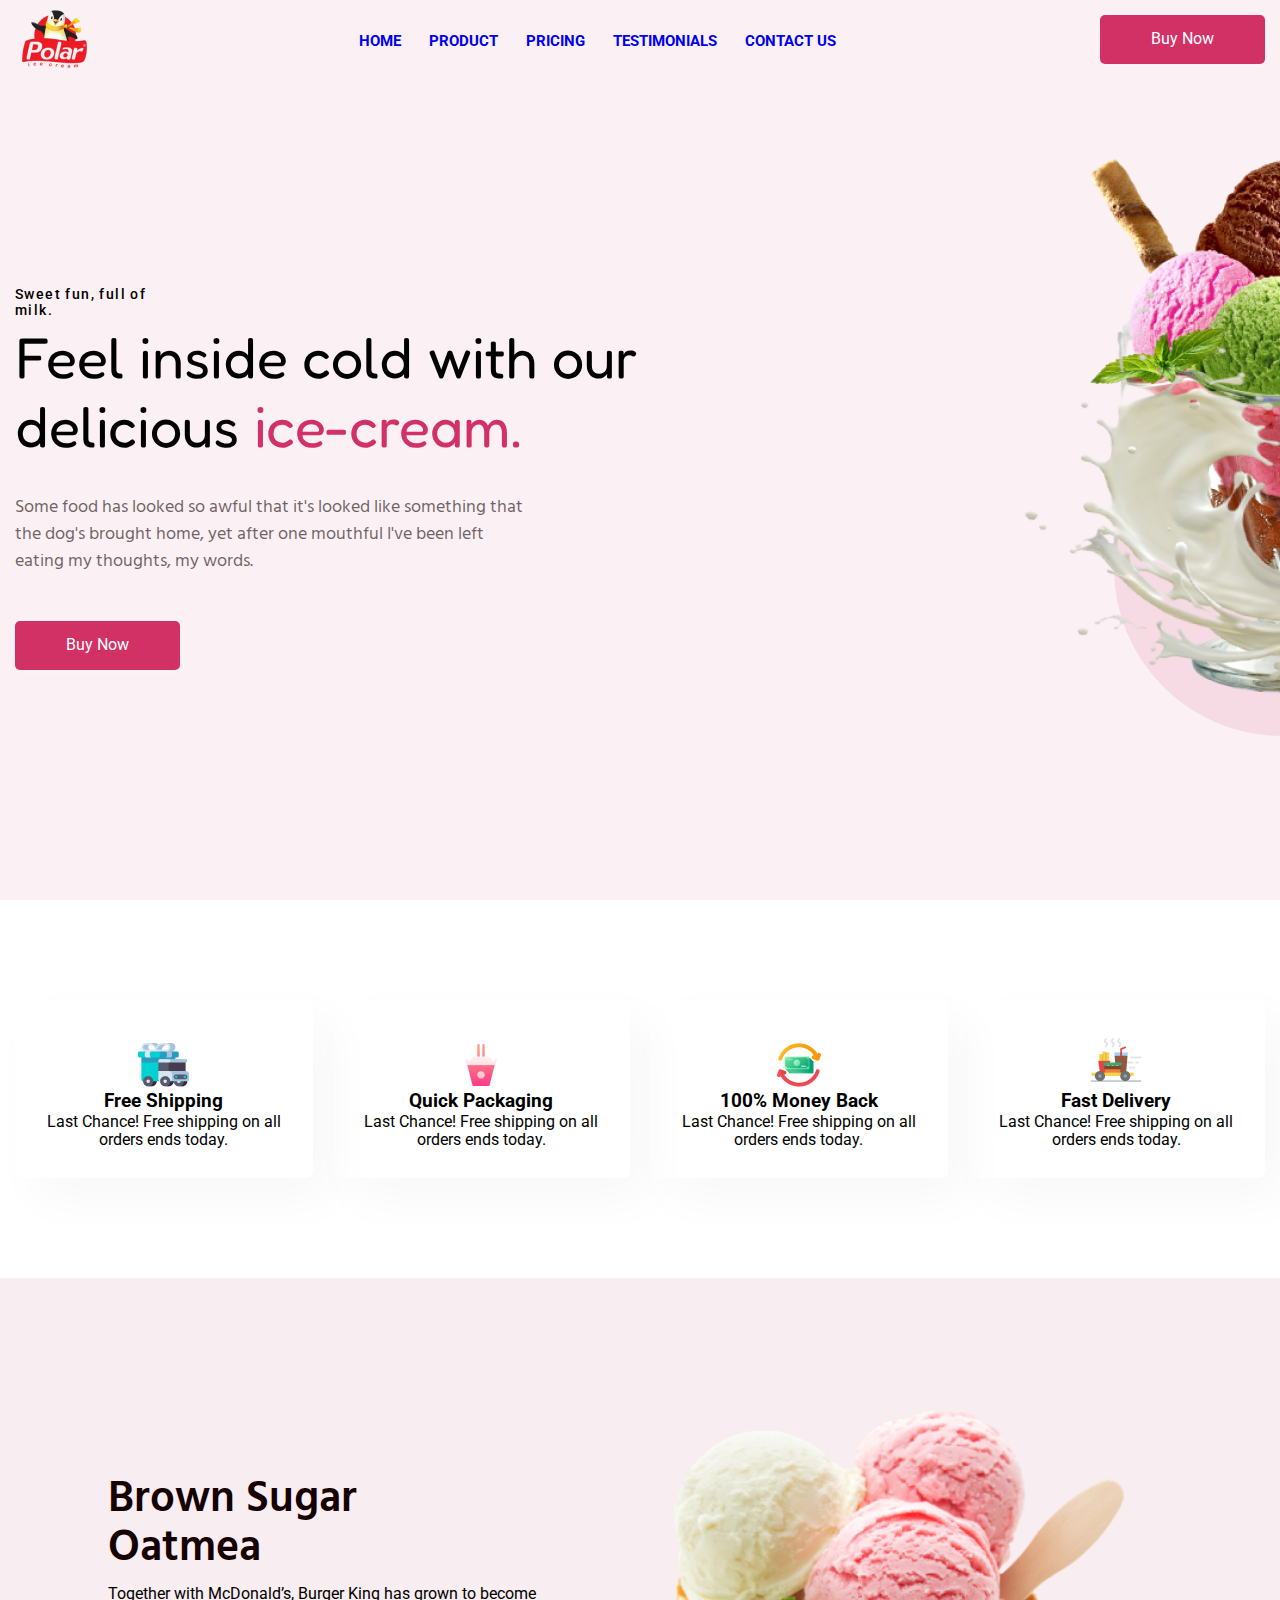
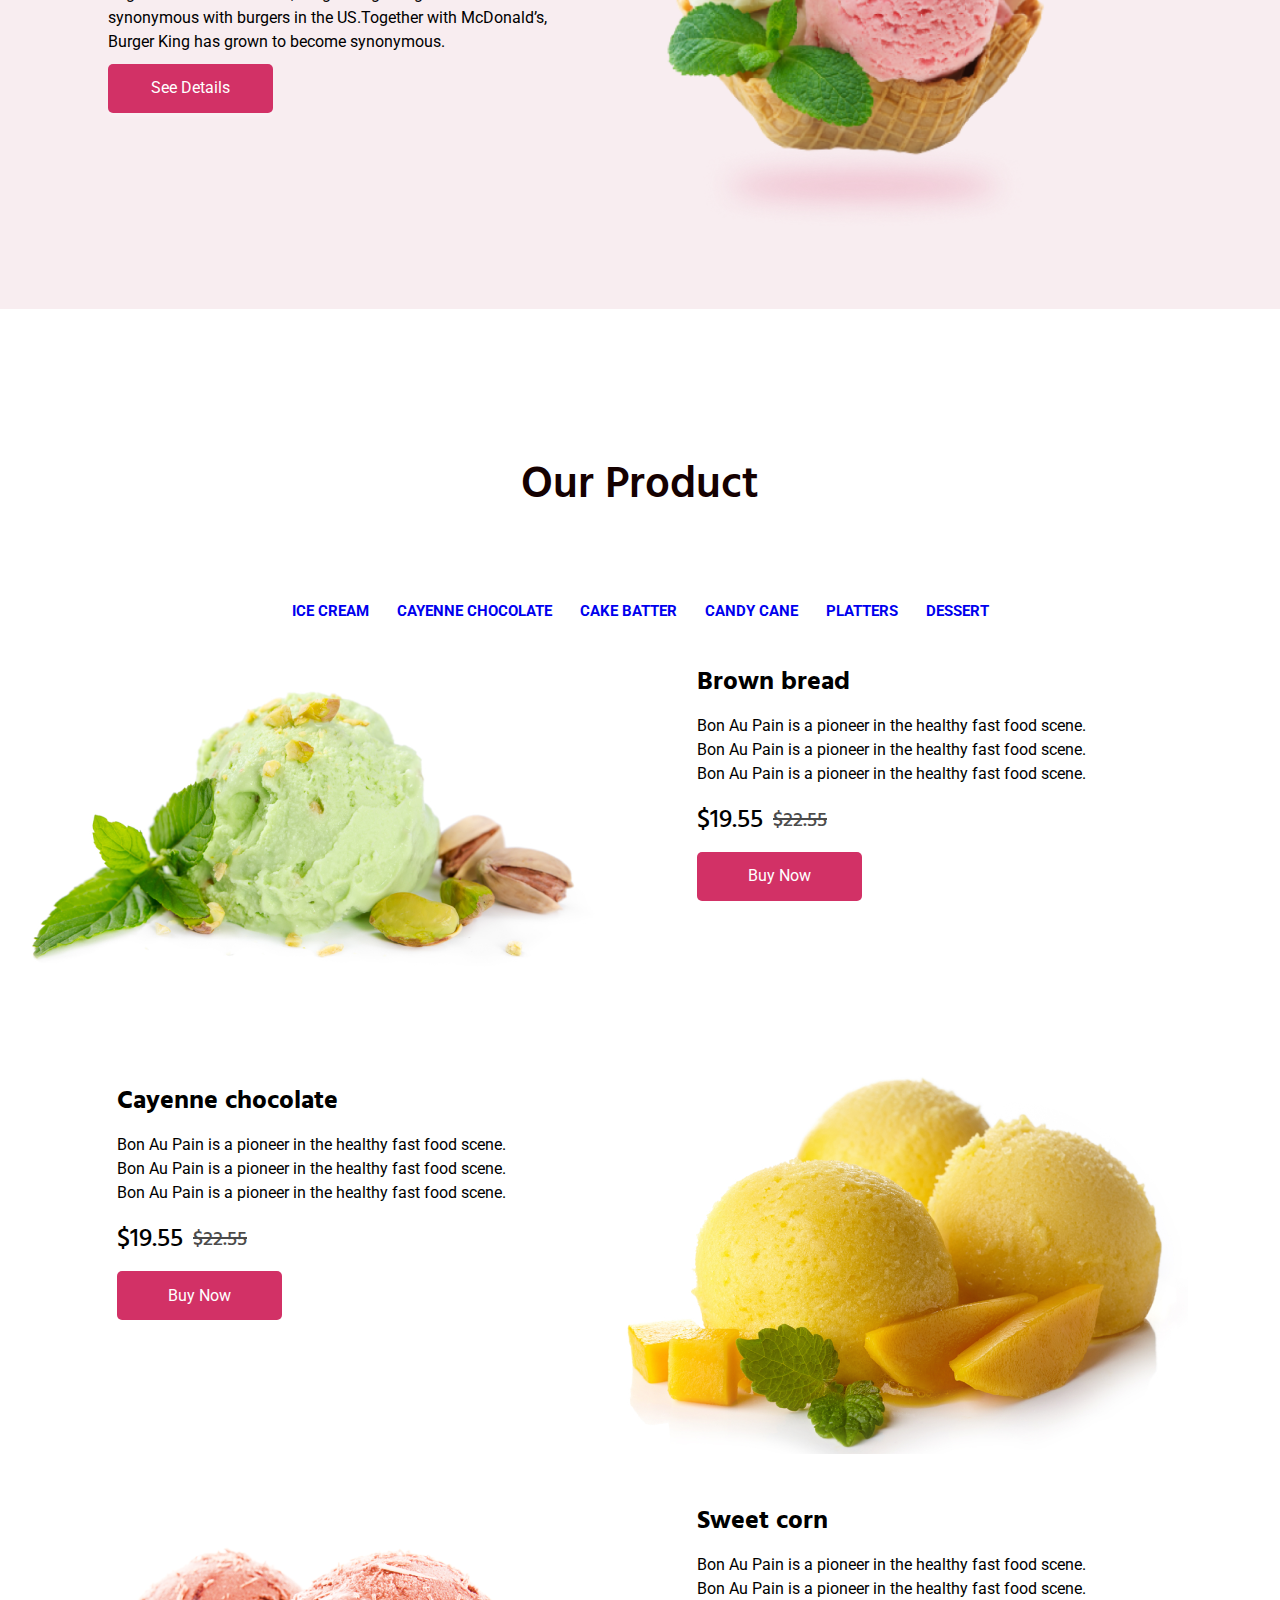
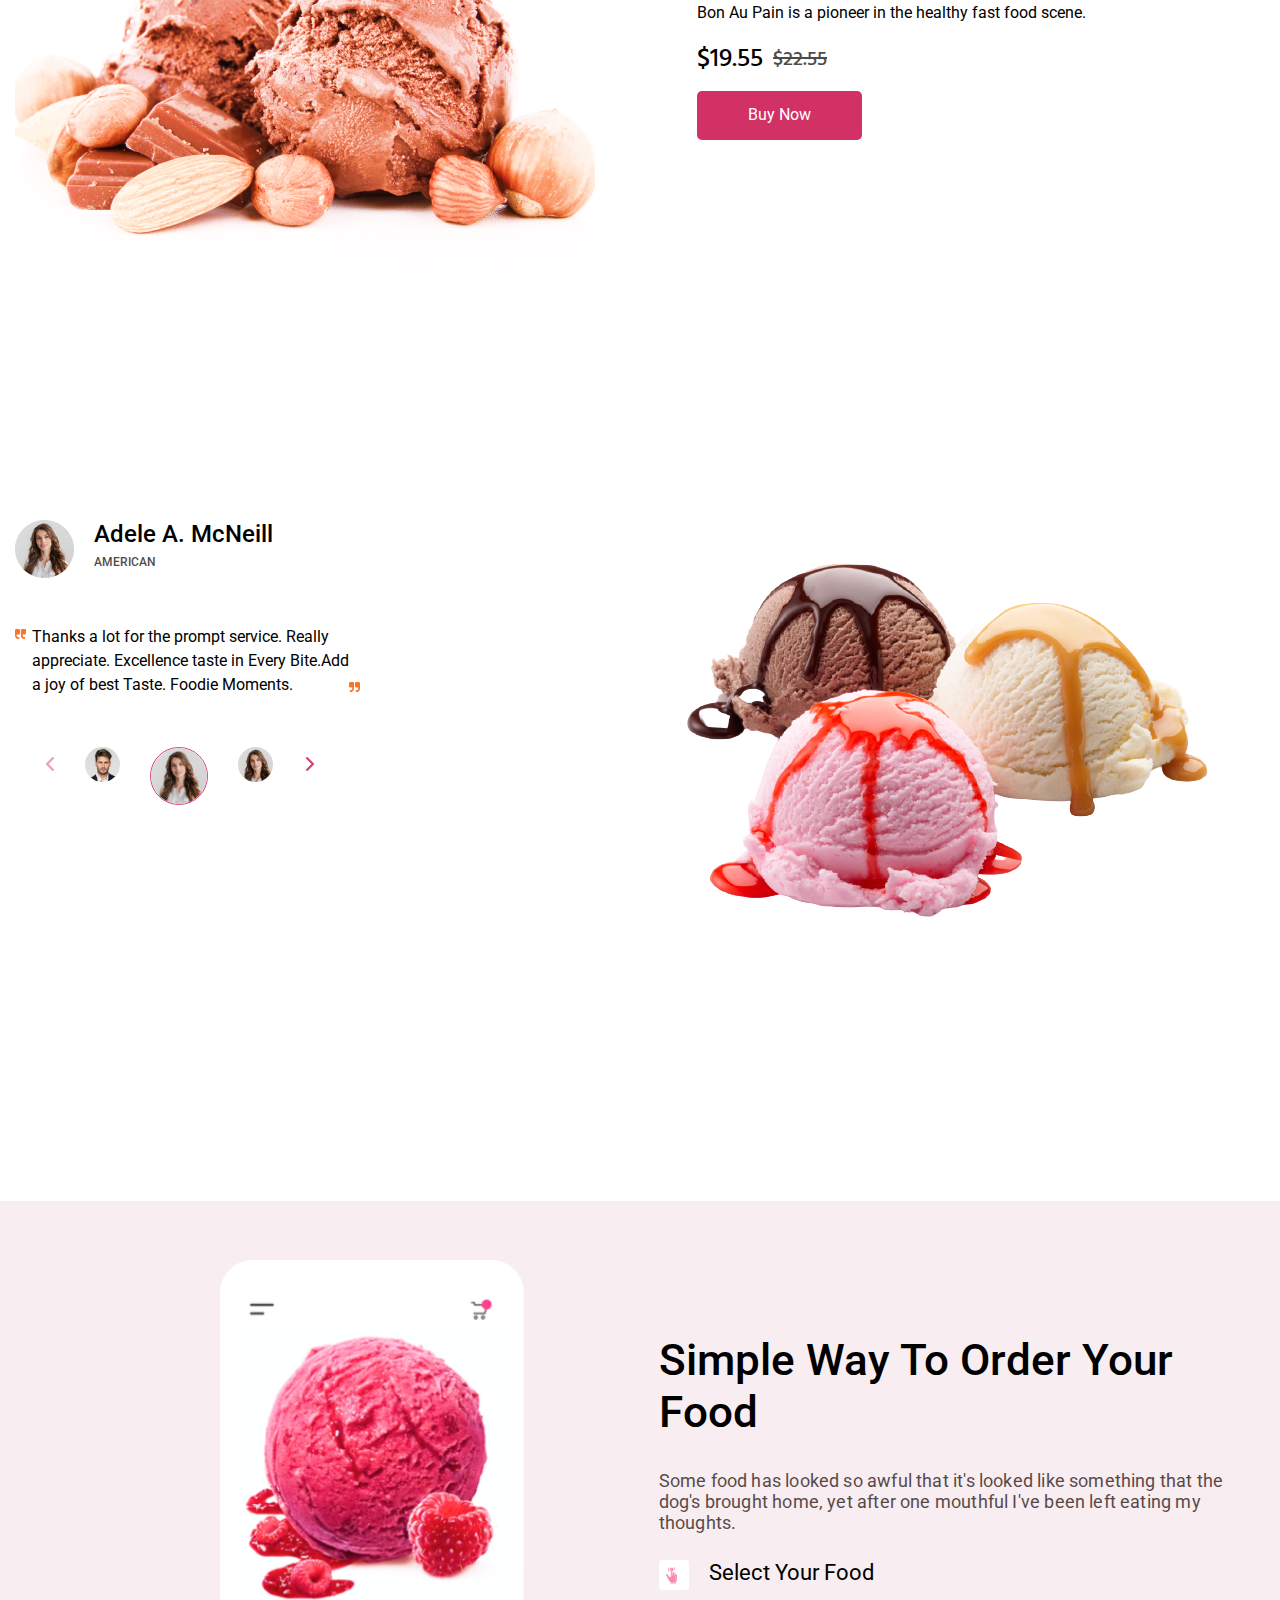
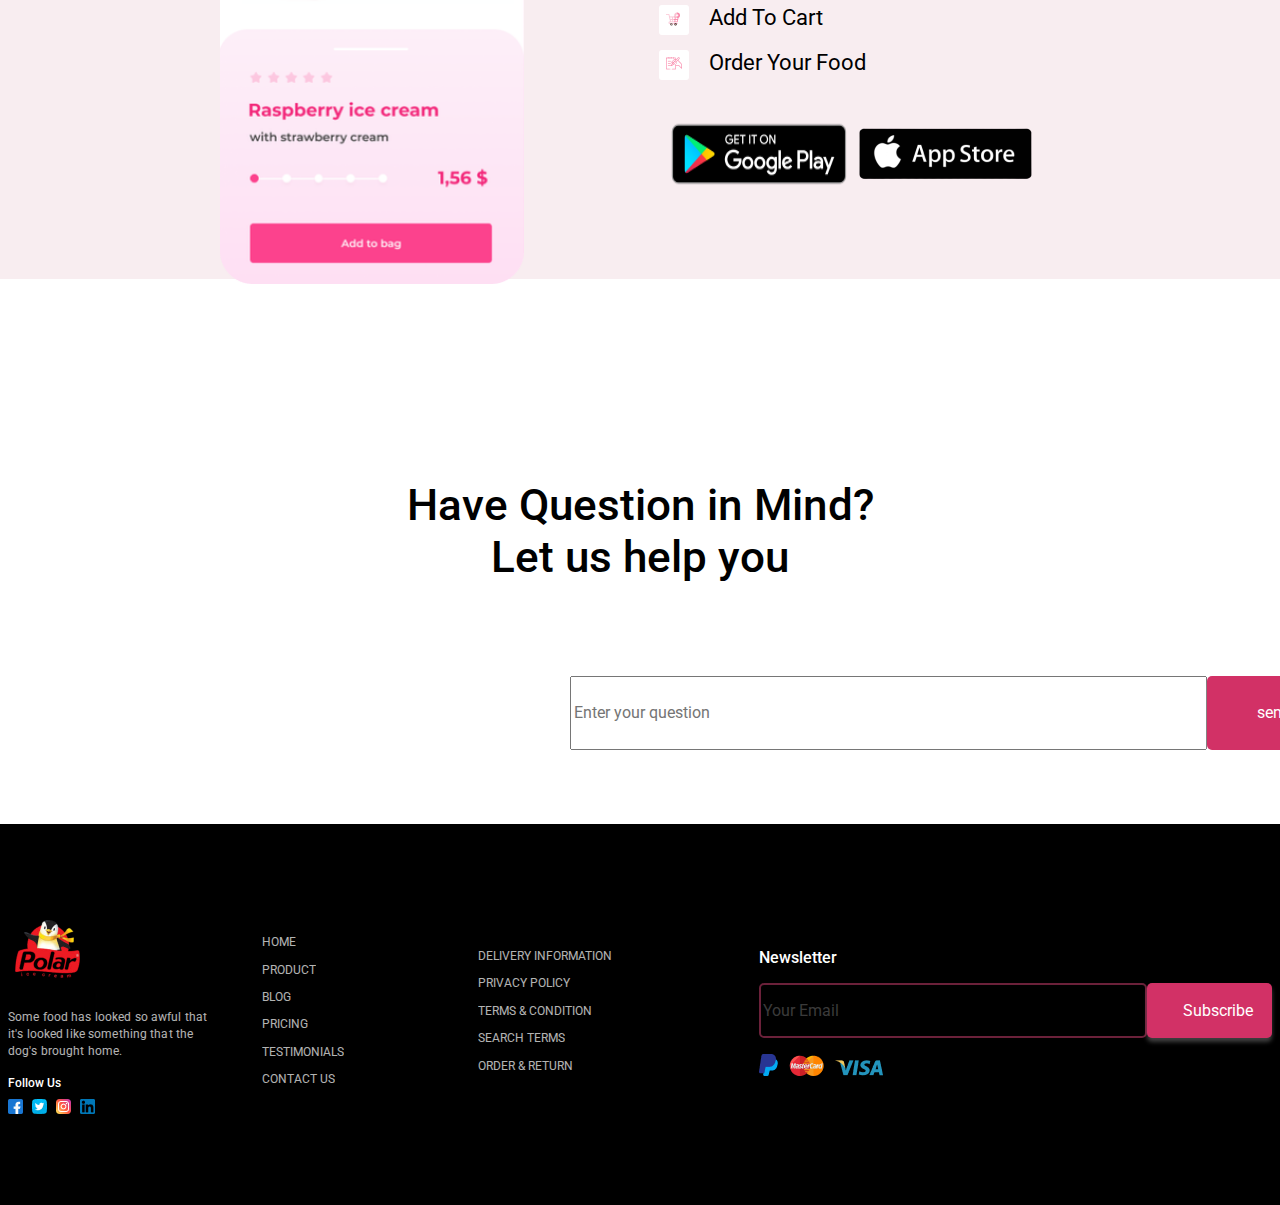
==== commit f80e7529: "Add files via upload" ====
--- a/index.html
+++ b/index.html
@@ -263,12 +263,13 @@
                                         a joy of best Taste. Foodie Moments.
                                     </div>
                                     <div class="bracket">
+
                                         <img src="img/Group (5).png" alt="bracket" class="market__bracket2">
                                     </div>
                                 </div>
                                 <div class="mrk-people">
                                     <div class="mrk-btn">
-                                        <a>
+                                        <a href="#!">
                                             <img src="img/Group (6).png" alt="button">
                                         </a>
                                     </div>
@@ -284,7 +285,7 @@
                                         </div>
                                     </div>
                                     <div class="mrk-btn">
-                                        <a>
+                                        <a href="#!">
                                             <img src="img/right-arrow 1.png" alt="button">
 
                                         </a>
--- a/css/style.css
+++ b/css/style.css
@@ -172,16 +172,14 @@
 }
 
 .offers {
-    width: 1117px;
-    height: 401px;
-    margin: auto;
+    padding: 100px 0px;
 }
 
 
 
 .offers__list {
     display: flex;
-    margin-top: 100px;
+    justify-content: space-between;
 }
 
 
@@ -189,13 +187,10 @@
     display: flex;
     flex-direction: column;
     justify-content: center;
-    width: 250px;
-    height: 200px;
-    left: 252px;
-    top: 962px;
     box-shadow: 20px 20px 50px rgba(0, 0, 0, 0.03);
     border-radius: 7px;
-    margin-right: 100px;
+    margin-right: 20px;
+    padding: 33px 26px 28px;
 }
 
 .offers__item:last-child {
@@ -221,7 +216,6 @@
 }
 
 .ice-cream2 {
-    height: 545px;
     background-color: rgb(248, 237, 240);
 }
 
@@ -230,16 +224,10 @@
 .ice__info {
     display: flex;
     justify-content: center;
-}
-
-.ice_text {
-    width: 442px;
-    height: 256.71px;
-    left: 252px;
-    top: 1403.59px;
-    padding-top: 141px;
-    margin-right: 150px;
-}
+    align-items: center;
+}
+
+.ice_text {}
 
 .ice_head-line {
     font-family: 'Hind Madurai';
@@ -264,12 +252,14 @@
 
 
 .ice_img {
-
-    width: 655px;
-    height: 656.8px;
-}
-
-.ice_img-cream {}
+    width: 50%;
+}
+
+.ice_img-cream {
+    height: 100%;
+    width: 100%;
+    object-fit: cover;
+}
 
 .market__ice-cream {
     height: 2347px;
